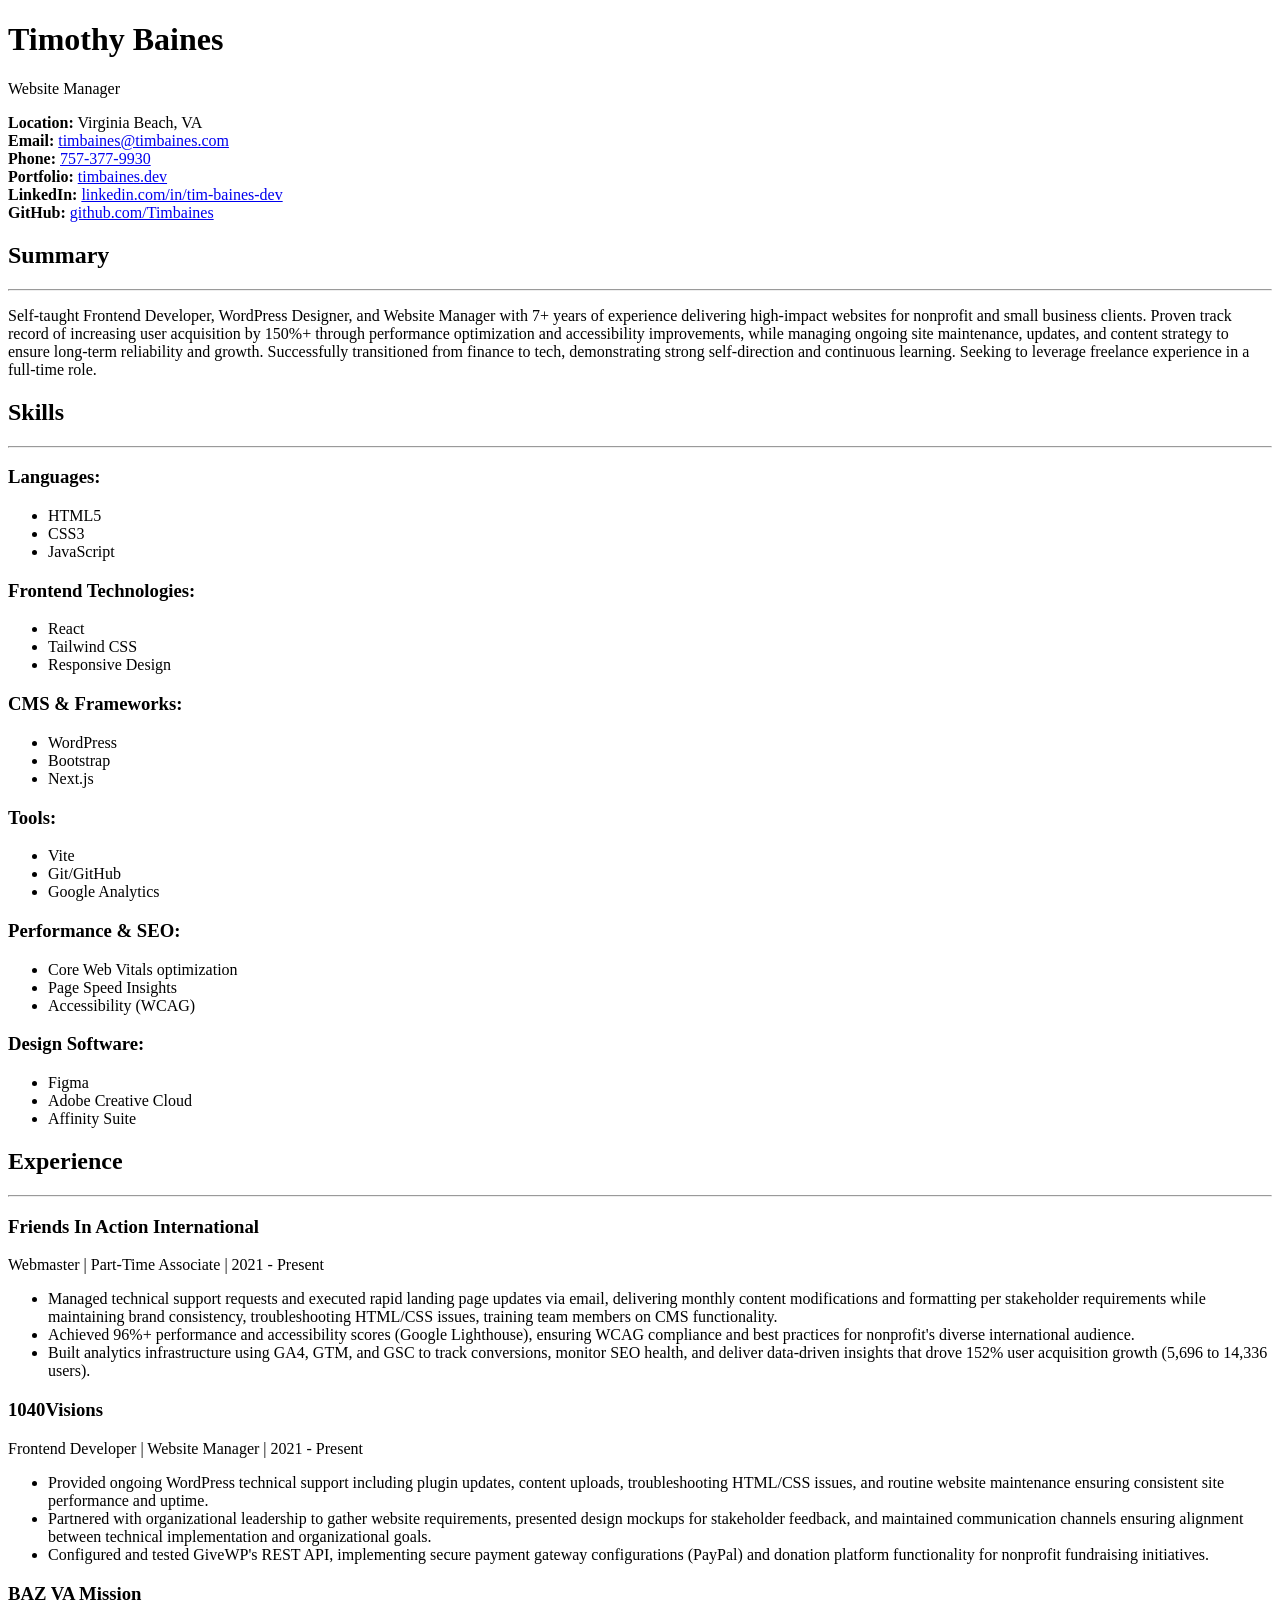
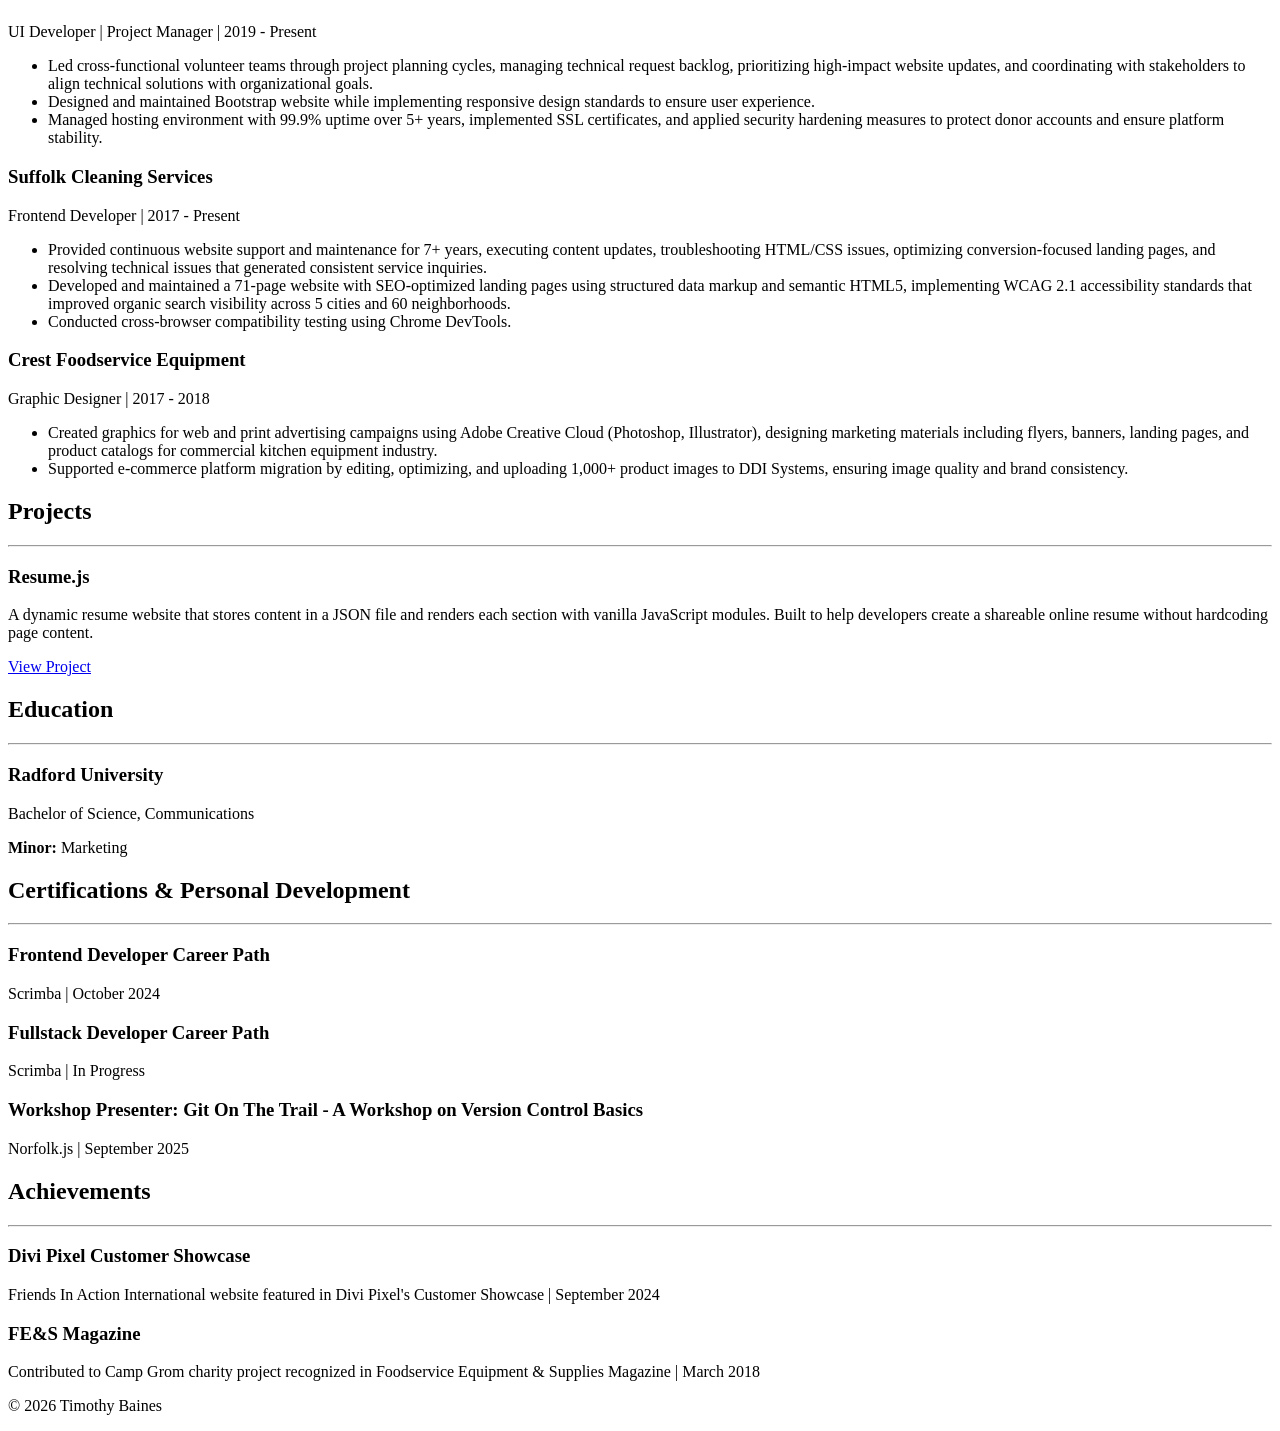
==== index.html @ c88e6031 "feat: add semantic HTML resume structure with cloud resume challenge documentation" ====
<!doctype html>
<html lang="en">
<head>
    <meta charset="UTF-8">
    <meta name="viewport" content="width=device-width, initial-scale=1.0">
    <meta name="description" content="Resume of Timothy Baines - Website Manager and Frontend Developer with 7+ years of experience">
    <meta name="keywords" content="website manager, frontend developer, web developer, ui developer html, css, javascript">
    <meta name="author" content="Timothy W. Baines">
    <!-- CSS STYLESHEET -->
    <link rel="stylesheet" href="css/style.css">
    <title>Timothy Baines - Website Manager | Frontend Developer</title>
</head>
<body>
<main role="main">
    <!-- HEADER -->
    <header class="header">
        <div class="resume-title" role="banner">
            <h1>Timothy Baines</h1>
            <p>Website Manager</p>
        </div>
        <div class="contact-info">
            <div>
                <strong>Location:</strong> Virginia Beach, VA
            </div>
            <div>
                <strong>Email:</strong>
                <a href="mailto:timbaines@timbaines.com" rel="noopener noreferrer">timbaines@timbaines.com</a>
            </div>
            <div>
                <strong>Phone:</strong>
                <a href="tel:757-377-9930" rel="noopener noreferrer">757-377-9930</a>
            </div>
            <div>
                <strong>Portfolio:</strong>
                <a href="https://timbaines.dev" target="_blank" rel="noopener noreferrer">timbaines.dev</a>
            </div>
            <div>
                <strong>LinkedIn:</strong>
                <a href="https://linkedin.com/in/tim-baines-dev" target="_blank" rel="noopener noreferrer">linkedin.com/in/tim-baines-dev</a>
            </div>
            <div>
                <strong>GitHub:</strong>
                <a href="https://github.com/Timbaines" target="_blank" rel="noopener noreferrer">github.com/Timbaines</a>
            </div>
        </div>
    </header>

    <!-- SECTION | SUMMARY -->
    <section class="section">
        <h2>Summary</h2>
        <hr>
        <p>Self-taught Frontend Developer, WordPress Designer, and Website Manager with 7+ years of experience delivering high-impact websites for nonprofit and small business clients. Proven track record of increasing user acquisition by 150%+ through performance optimization and accessibility improvements, while managing ongoing site maintenance, updates, and content strategy to ensure long-term reliability and growth. Successfully transitioned from finance to tech, demonstrating strong self-direction and continuous learning. Seeking to leverage freelance experience in a full-time role.</p>
    </section>

    <!-- SECTION | SKILLS -->
    <section class="section">
        <h2>Skills</h2>
        <hr>
        <div class="skills-container">
            <h3>Languages:</h3>
            <ul class="skills-list">
                <li>HTML5</li>
                <li>CSS3</li>
                <li>JavaScript</li>
            </ul>
        </div>
        <div class="skills-container">
            <h3>Frontend Technologies:</h3>
            <ul class="skills-list">
                <li>React</li>
                <li>Tailwind CSS</li>
                <li>Responsive Design</li>
            </ul>
        </div>
        <div class="skills-container">
            <h3>CMS & Frameworks:</h3>
            <ul class="skills-list">
                <li>WordPress</li>
                <li>Bootstrap</li>
                <li>Next.js</li>
            </ul>
        </div>
        <div class="skills-container">
            <h3>Tools:</h3>
            <ul class="skills-list">
                <li>Vite</li>
                <li>Git/GitHub</li>
                <li>Google Analytics</li>
            </ul>
        </div>
        <div class="skills-container">
            <h3>Performance & SEO:</h3>
            <ul class="skills-list">
                <li>Core Web Vitals optimization</li>
                <li>Page Speed Insights</li>
                <li>Accessibility (WCAG)</li>
            </ul>
        </div>
        <div class="skills-container">
            <h3>Design Software:</h3>
            <ul class="skills-list">
                <li>Figma</li>
                <li>Adobe Creative Cloud</li>
                <li>Affinity Suite</li>
            </ul>
        </div>
    </section>

    <!-- SECTION | EXPERIENCE -->
    <section class="section">
        <h2>Experience</h2>
        <hr>
        <!-- JOB 1 -->
        <article class="job">
            <h3>Friends In Action International</h3>
            <p>Webmaster | Part-Time Associate | <time datetime="2021-01">2021 - Present</time></p>
            <ul>
                <li>Managed technical support requests and executed rapid landing page updates via email, delivering monthly content modifications and formatting per stakeholder requirements while maintaining brand consistency, troubleshooting HTML/CSS issues, training team members on CMS functionality.</li>
                <li>Achieved 96%+ performance and accessibility scores (Google Lighthouse), ensuring WCAG compliance and best practices for nonprofit's diverse international audience.</li>
                <li>Built analytics infrastructure using GA4, GTM, and GSC to track conversions, monitor SEO health, and deliver data-driven insights that drove 152% user acquisition growth (5,696 to 14,336 users).</li>
            </ul>
        </article>
        <!-- JOB 2 -->
        <article class="job">
            <h3>1040Visions</h3>
            <p>Frontend Developer | Website Manager | <time datetime="2021-01">2021 - Present</time></p>
            <ul>
                <li>Provided ongoing WordPress technical support including plugin updates, content uploads, troubleshooting HTML/CSS issues, and routine website maintenance ensuring consistent site performance and uptime.
                </li>
                <li>Partnered with organizational leadership to gather website requirements, presented design mockups for stakeholder feedback, and maintained communication channels ensuring alignment between technical implementation and organizational goals.
                </li>
                <li>Configured and tested GiveWP's REST API, implementing secure payment gateway configurations (PayPal) and donation platform functionality for nonprofit fundraising initiatives.
                </li>
            </ul>
        </article>
        <!-- JOB 3 -->
        <article class="job">
            <h3>BAZ VA Mission</h3>
            <p>UI Developer | Project Manager | <time datetime="2019-01">2019 - Present</time></p>
            <ul>
                <li>Led cross-functional volunteer teams through project planning cycles, managing technical request backlog, prioritizing high-impact website updates, and coordinating with stakeholders to align technical solutions with organizational goals.
                </li>
                <li>Designed and maintained Bootstrap website while implementing responsive design standards to ensure user experience.
                </li>
                <li>Managed hosting environment with 99.9% uptime over 5+ years, implemented SSL certificates, and applied security hardening measures to protect donor accounts and ensure platform stability.
                </li>
            </ul>
        </article>
        <!-- JOB 4 -->
        <article class="job">
            <h3>Suffolk Cleaning Services</h3>
            <p>Frontend Developer | <time datetime="2017-01">2017 - Present</time></p>
            <ul>
                <li>Provided continuous website support and maintenance for 7+ years, executing content updates,
                    troubleshooting HTML/CSS issues, optimizing conversion-focused landing pages, and resolving technical issues that generated consistent service inquiries.
                </li>
                <li>Developed and maintained a 71-page website with SEO-optimized landing pages using structured data markup and semantic HTML5, implementing WCAG 2.1 accessibility standards that improved organic search visibility across 5 cities and 60 neighborhoods.
                </li>
                <li>Conducted cross-browser compatibility testing using Chrome DevTools.
                </li>
            </ul>
        </article>
        <!-- JOB 5 -->
        <article class="job">
            <h3>Crest Foodservice Equipment</h3>
            <p>Graphic Designer | <time datetime="2017-01">2017 - 2018</time></p>
            <ul>
                <li>Created graphics for web and print advertising campaigns using Adobe Creative Cloud (Photoshop, Illustrator), designing marketing materials including flyers, banners, landing pages, and product catalogs for commercial kitchen equipment industry.
                </li>
                <li>Supported e-commerce platform migration by editing, optimizing, and uploading 1,000+ product images to DDI Systems, ensuring image quality and brand consistency.
                </li>
            </ul>
        </article>
    </section>

    <!-- SECTION | PROJECTS -->
    <section class="section">
        <h2>Projects</h2>
        <hr>
        <!-- PROJECT 1 -->
        <article class="project">
            <h3>Resume.js</h3>
            <p>A dynamic resume website that stores content in a JSON file and renders each section with vanilla JavaScript modules. Built to help developers create a shareable online resume without hardcoding page content.</p>
            <a class="link-primary" href="https://github.com" target="_blank" rel="noopener noreferrer">View Project</a>
        </article>
    </section>

    <!-- SECTION | EDUCATION -->
    <section class="section">
        <h2>Education</h2>
        <hr>
        <article class="education">
            <h3>Radford University</h3>
            <p>Bachelor of Science, Communications</p>
            <p><strong>Minor:</strong> Marketing</p>
        </article>
    </section>

    <!-- SECTION | CERTIFICATIONS -->
    <section class="section">
        <h2>Certifications & Personal Development</h2>
        <hr>
        <!-- CERTIFICATION 1 -->
        <article class="certification">
            <h3>Frontend Developer Career Path</h3>
            <p>Scrimba | <time datetime="2024-10">October 2024</time></p>
        </article>
        <!-- CERTIFICATION 2 -->
        <article class="certification">
            <h3>Fullstack Developer Career Path</h3>
            <p>Scrimba | <time datetime="2024-10">In Progress</time></p>
        </article>
        <!-- CERTIFICATION 3 -->
        <article class="certification">
            <h3>Workshop Presenter: Git On The Trail - A Workshop on Version Control Basics</h3>
            <p>Norfolk.js | <time datetime="2025-09">September 2025</time></p>
        </article>
    </section>

    <!-- SECTION | ACHIEVEMENTS -->
    <section class="section">
        <h2>Achievements</h2>
        <hr>
        <!-- ACHIEVEMENT 1 -->
        <article class="achievement">
            <h3>Divi Pixel Customer Showcase</h3>
            <p>Friends In Action International website featured in Divi Pixel's Customer Showcase | <time datetime="2024-09">September 2024</time></p>
        </article>
        <!-- ACHIEVEMENT 2 -->
        <article class="achievement">
            <h3>FE&S Magazine</h3>
            <p>Contributed to Camp Grom charity project recognized in Foodservice Equipment & Supplies Magazine | <time datetime="2018-03">March 2018</time></p>
        </article>
    </section>

    <!-- FOOTER -->
    <footer class="footer">
        <p>&copy; 2026 Timothy Baines</p>
    </footer>
</main>
</body>
</html>
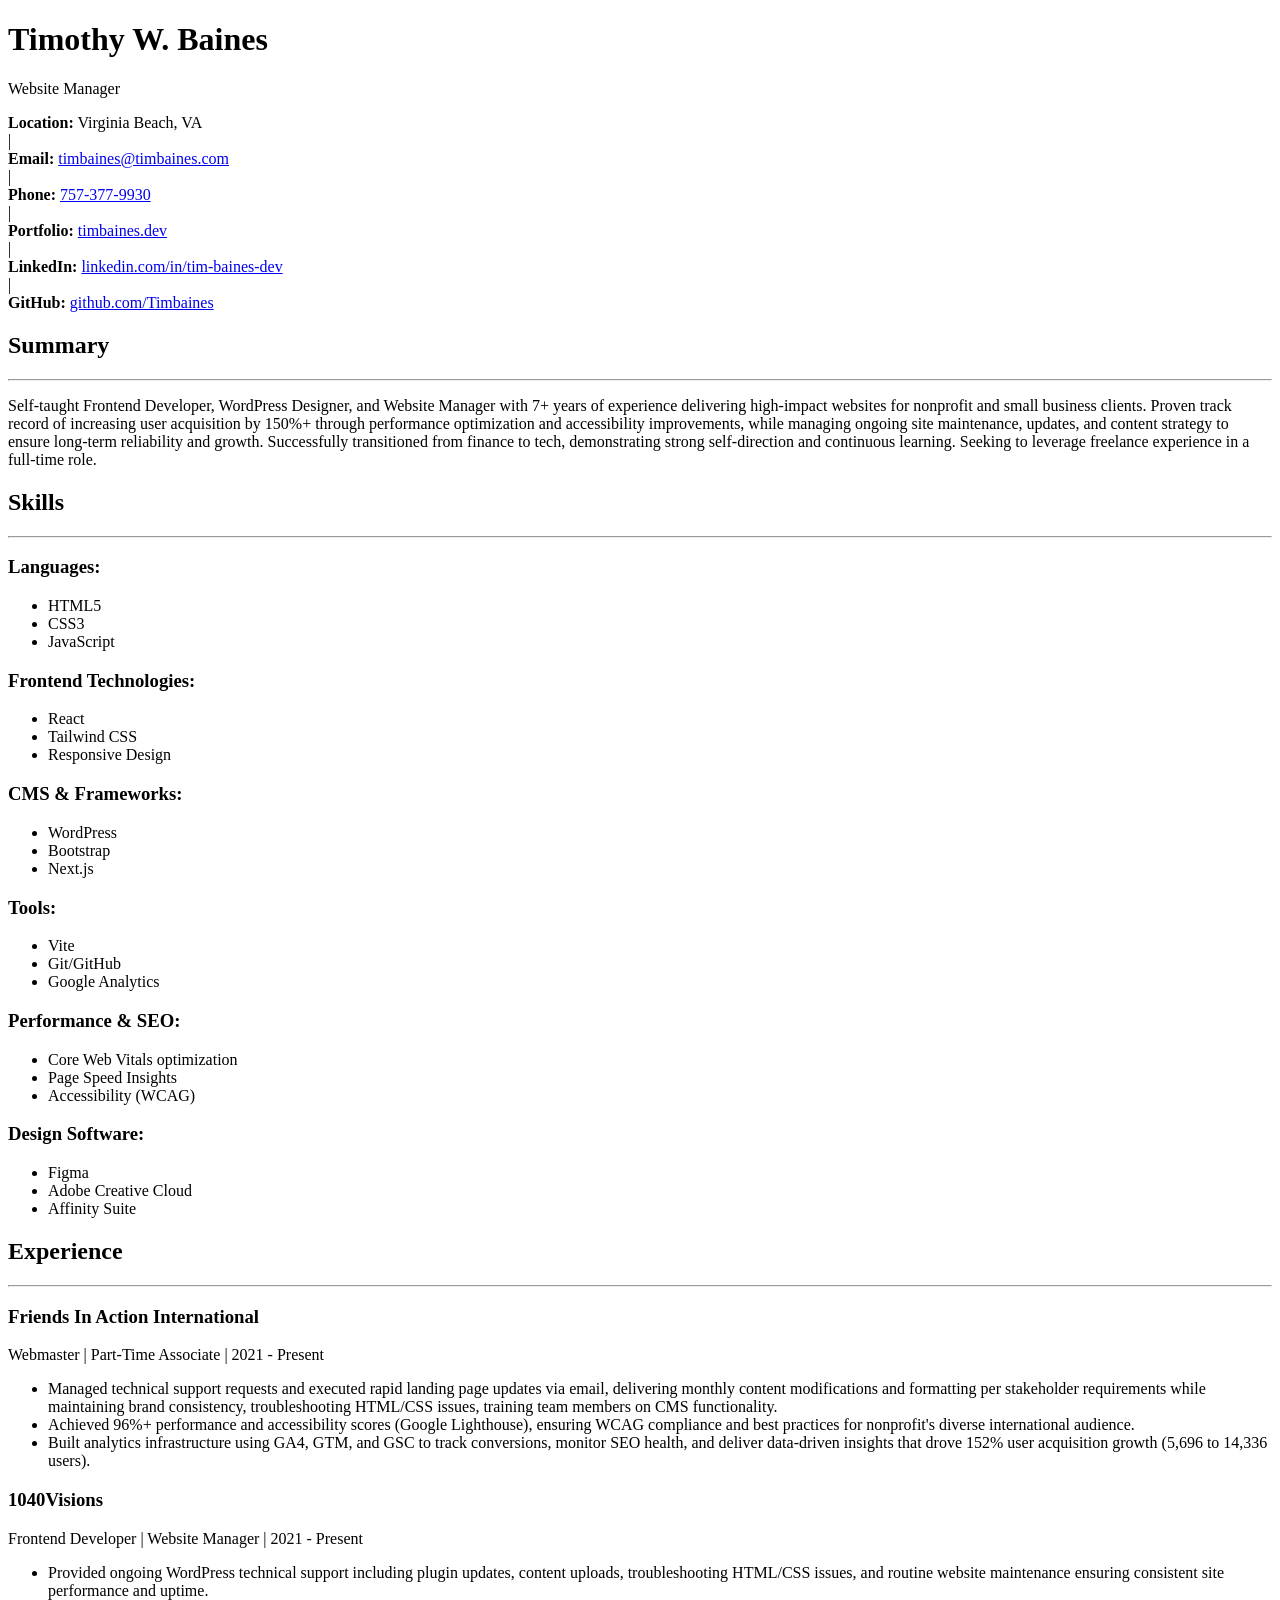
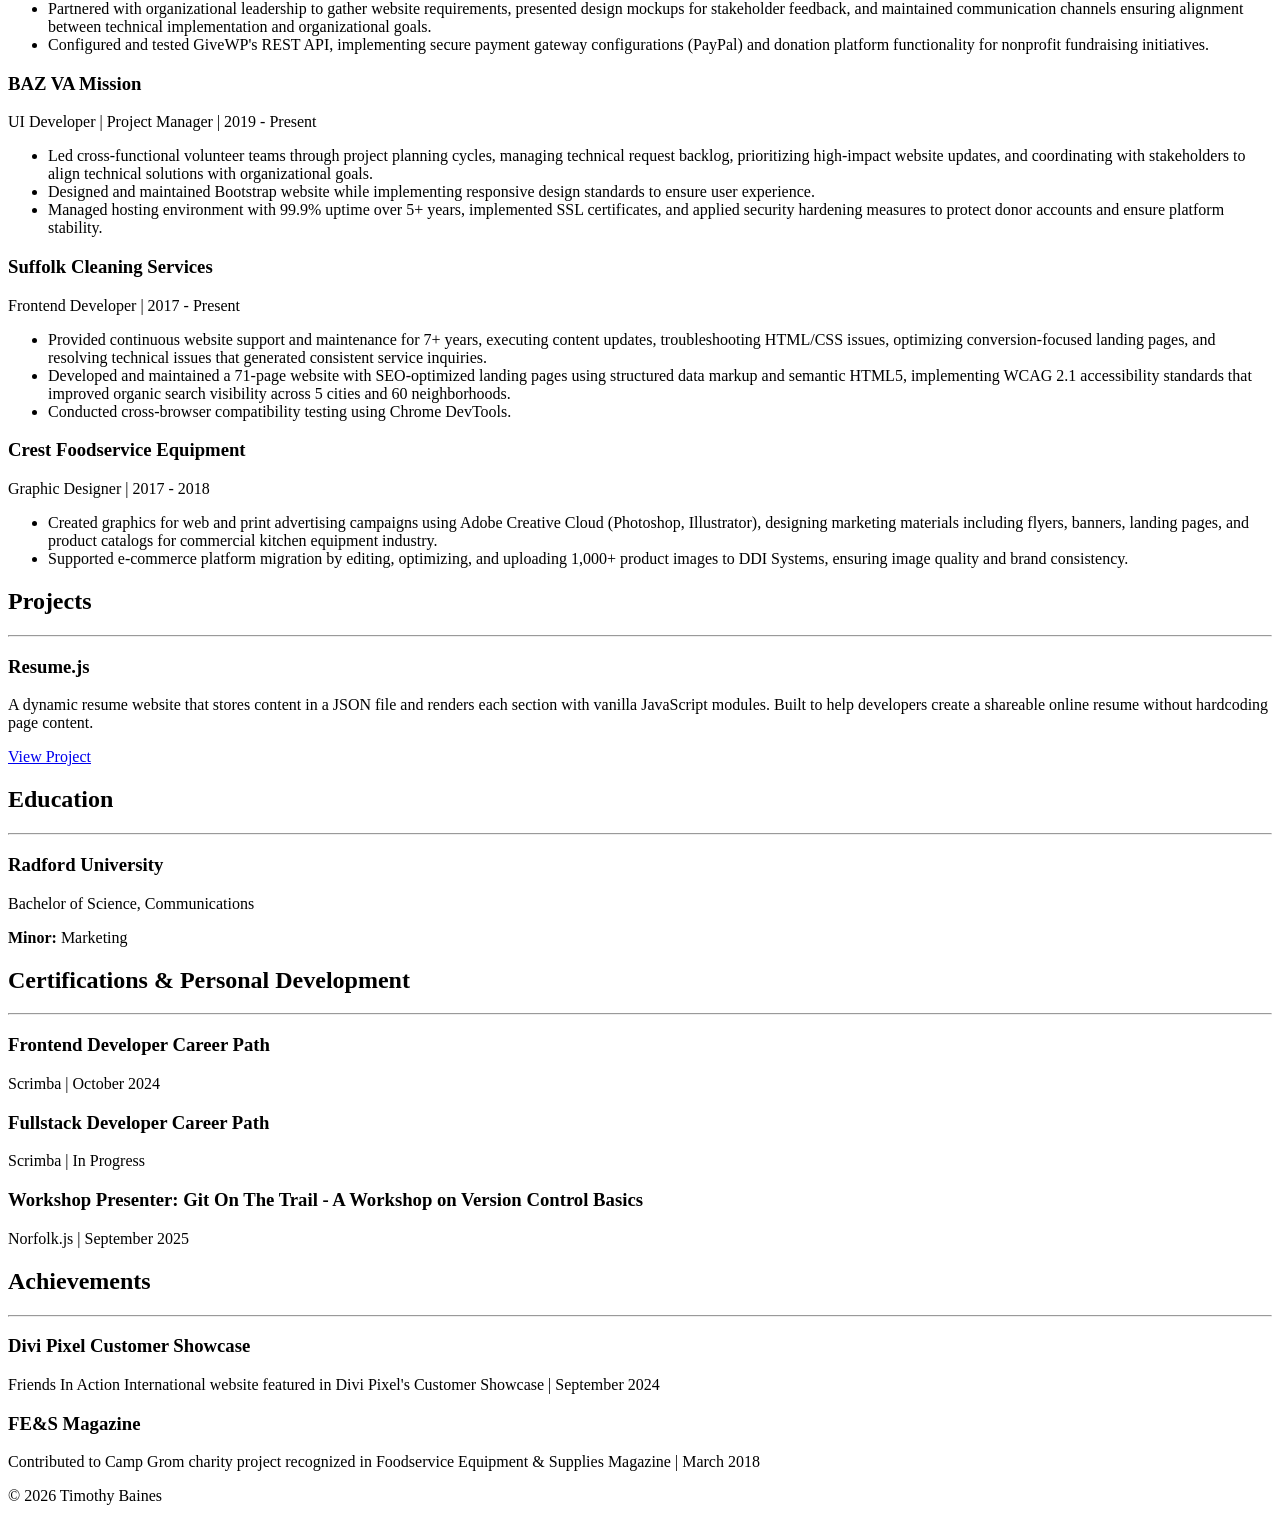
==== commit 1f357a6d: "feat: update header with middle initial and add separators to contact info" ====
--- a/index.html
+++ b/index.html
@@ -15,29 +15,34 @@
     <!-- HEADER -->
     <header class="header">
         <div class="resume-title" role="banner">
-            <h1>Timothy Baines</h1>
+            <h1>Timothy W. Baines</h1>
             <p>Website Manager</p>
         </div>
         <div class="contact-info">
             <div>
                 <strong>Location:</strong> Virginia Beach, VA
             </div>
+            <span>|</span>
             <div>
                 <strong>Email:</strong>
                 <a href="mailto:timbaines@timbaines.com" rel="noopener noreferrer">timbaines@timbaines.com</a>
             </div>
+            <span>|</span>
             <div>
                 <strong>Phone:</strong>
                 <a href="tel:757-377-9930" rel="noopener noreferrer">757-377-9930</a>
             </div>
+            <span>|</span>
             <div>
                 <strong>Portfolio:</strong>
                 <a href="https://timbaines.dev" target="_blank" rel="noopener noreferrer">timbaines.dev</a>
             </div>
+            <span>|</span>
             <div>
                 <strong>LinkedIn:</strong>
                 <a href="https://linkedin.com/in/tim-baines-dev" target="_blank" rel="noopener noreferrer">linkedin.com/in/tim-baines-dev</a>
             </div>
+            <span>|</span>
             <div>
                 <strong>GitHub:</strong>
                 <a href="https://github.com/Timbaines" target="_blank" rel="noopener noreferrer">github.com/Timbaines</a>
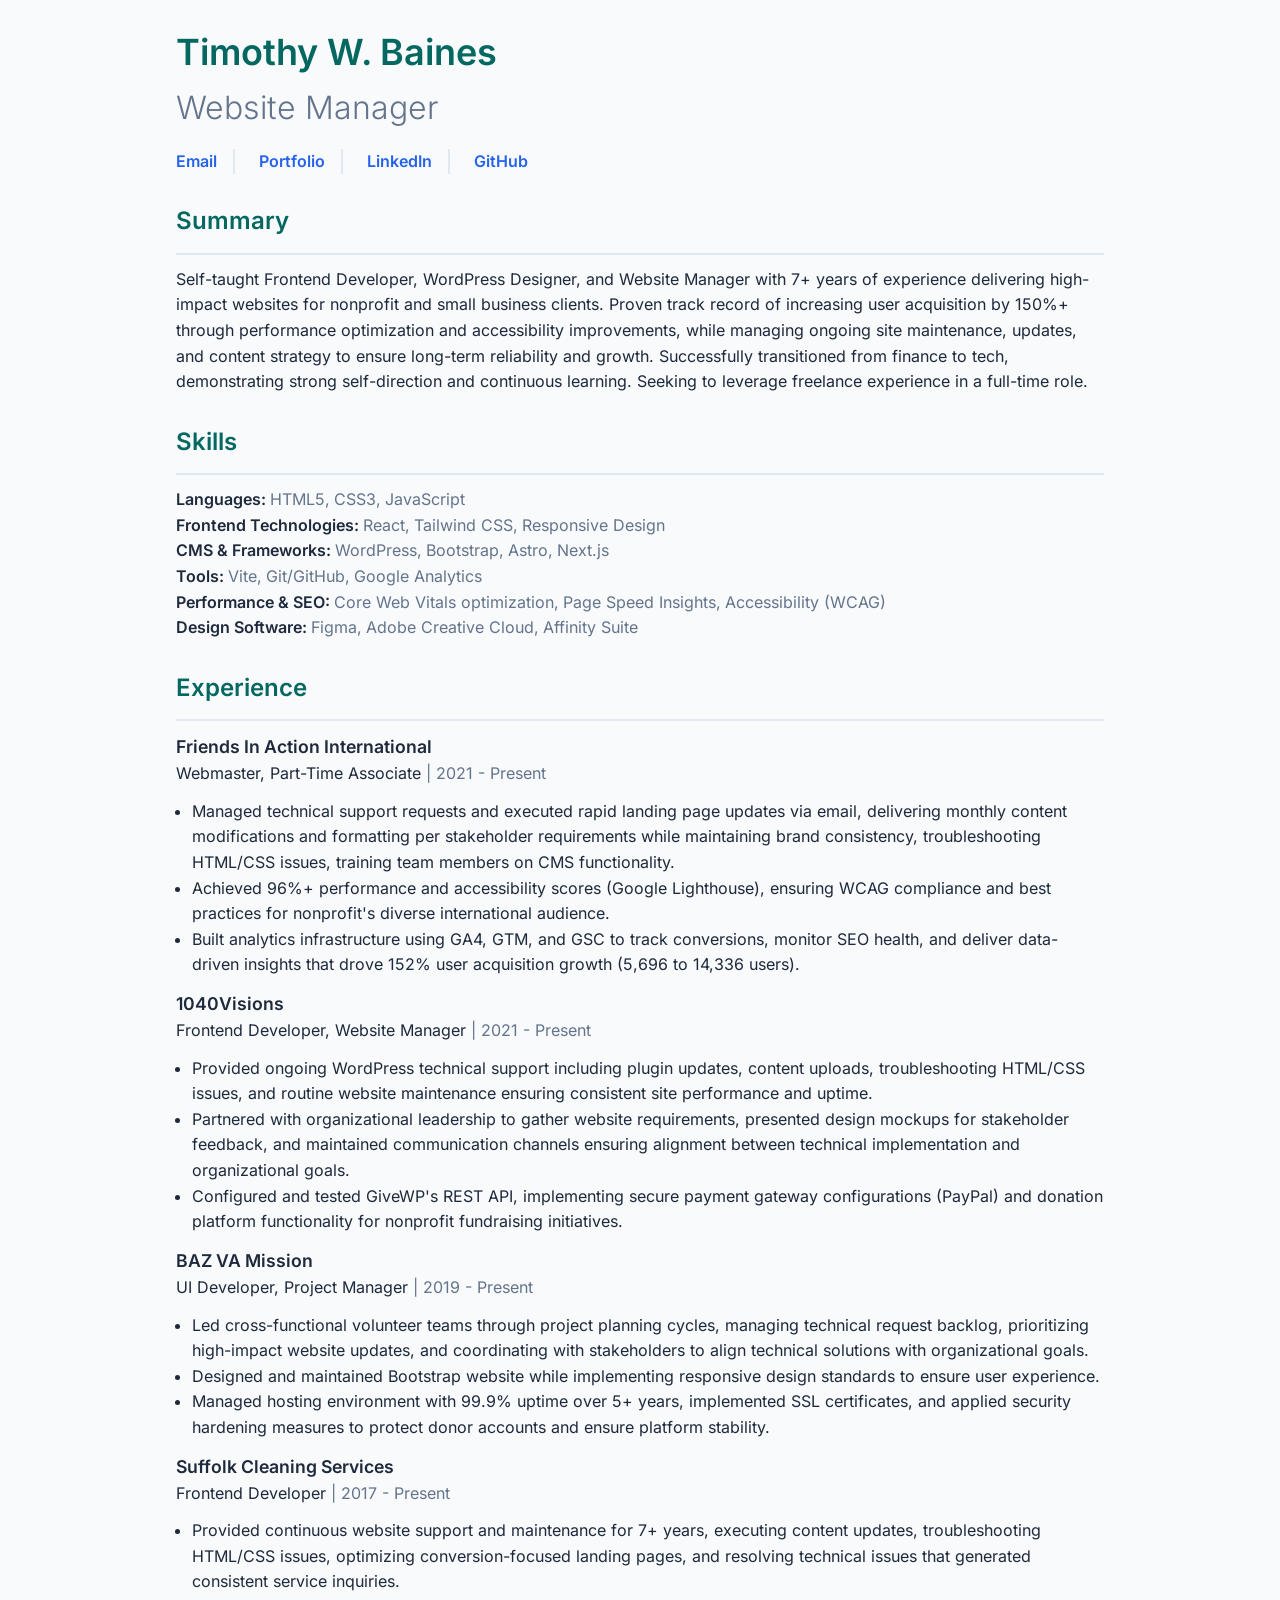
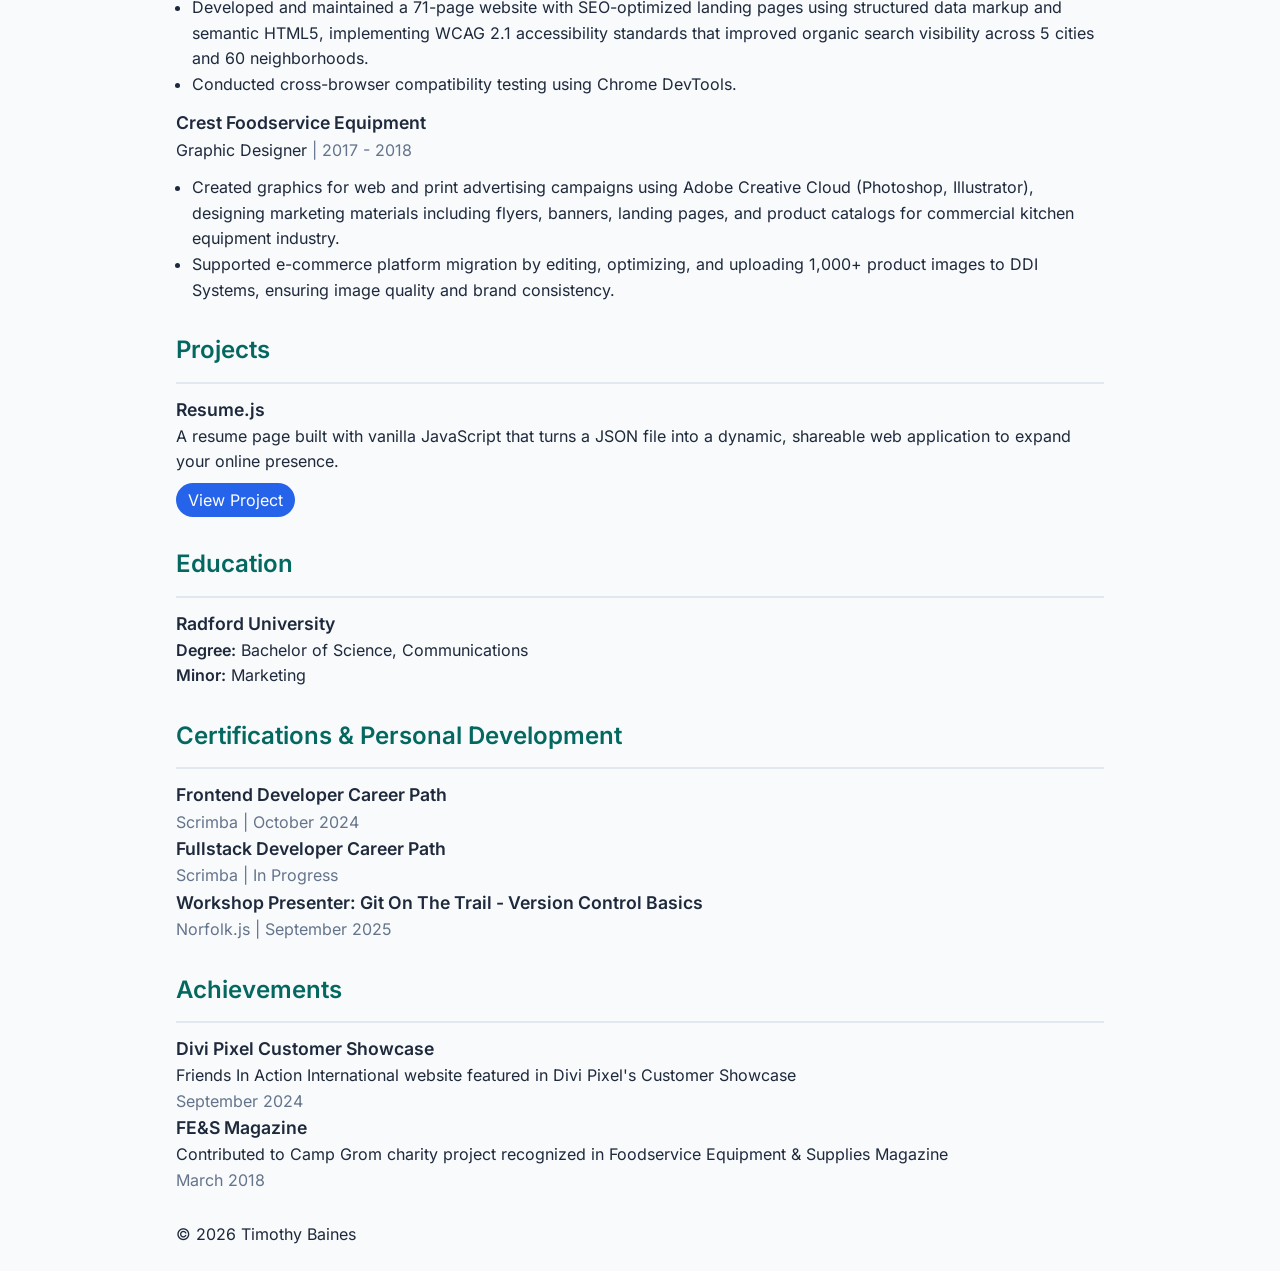
==== commit 55730359: "refactor: update html semantic structure for contact info, skills, and job details. update: global v" ====
--- a/index.html
+++ b/index.html
@@ -11,43 +11,21 @@
     <title>Timothy Baines - Website Manager | Frontend Developer</title>
 </head>
 <body>
-<main role="main">
+<main>
     <!-- HEADER -->
-    <header class="header">
-        <div class="resume-title" role="banner">
+    <header class="header" role="banner">
+        <div class="resume-title">
             <h1>Timothy W. Baines</h1>
             <p>Website Manager</p>
         </div>
-        <div class="contact-info">
-            <div>
-                <strong>Location:</strong> Virginia Beach, VA
-            </div>
-            <span>|</span>
-            <div>
-                <strong>Email:</strong>
-                <a href="mailto:timbaines@timbaines.com" rel="noopener noreferrer">timbaines@timbaines.com</a>
-            </div>
-            <span>|</span>
-            <div>
-                <strong>Phone:</strong>
-                <a href="tel:757-377-9930" rel="noopener noreferrer">757-377-9930</a>
-            </div>
-            <span>|</span>
-            <div>
-                <strong>Portfolio:</strong>
-                <a href="https://timbaines.dev" target="_blank" rel="noopener noreferrer">timbaines.dev</a>
-            </div>
-            <span>|</span>
-            <div>
-                <strong>LinkedIn:</strong>
-                <a href="https://linkedin.com/in/tim-baines-dev" target="_blank" rel="noopener noreferrer">linkedin.com/in/tim-baines-dev</a>
-            </div>
-            <span>|</span>
-            <div>
-                <strong>GitHub:</strong>
-                <a href="https://github.com/Timbaines" target="_blank" rel="noopener noreferrer">github.com/Timbaines</a>
-            </div>
-        </div>
+        <address class="contact-info">
+            <ul>
+                <li><a href="mailto:timbaines@timbaines.com" rel="noopener noreferrer">Email</a></li>
+                <li><a href="https://timbaines.dev" target="_blank" rel="noopener noreferrer">Portfolio</a></li>
+                <li><a href="https://linkedin.com/in/tim-baines-dev" target="_blank" rel="noopener noreferrer">LinkedIn</a></li>
+                <li><a href="https://github.com/Timbaines" target="_blank" rel="noopener noreferrer">GitHub</a></li>
+            </ul>
+        </address>
     </header>
 
     <!-- SECTION | SUMMARY -->
@@ -61,54 +39,55 @@
     <section class="section">
         <h2>Skills</h2>
         <hr>
-        <div class="skills-container">
-            <h3>Languages:</h3>
-            <ul class="skills-list">
-                <li>HTML5</li>
-                <li>CSS3</li>
-                <li>JavaScript</li>
-            </ul>
-        </div>
-        <div class="skills-container">
-            <h3>Frontend Technologies:</h3>
-            <ul class="skills-list">
-                <li>React</li>
-                <li>Tailwind CSS</li>
-                <li>Responsive Design</li>
-            </ul>
-        </div>
-        <div class="skills-container">
-            <h3>CMS & Frameworks:</h3>
-            <ul class="skills-list">
-                <li>WordPress</li>
-                <li>Bootstrap</li>
-                <li>Next.js</li>
-            </ul>
-        </div>
-        <div class="skills-container">
-            <h3>Tools:</h3>
-            <ul class="skills-list">
-                <li>Vite</li>
-                <li>Git/GitHub</li>
-                <li>Google Analytics</li>
-            </ul>
-        </div>
-        <div class="skills-container">
-            <h3>Performance & SEO:</h3>
-            <ul class="skills-list">
-                <li>Core Web Vitals optimization</li>
-                <li>Page Speed Insights</li>
-                <li>Accessibility (WCAG)</li>
-            </ul>
-        </div>
-        <div class="skills-container">
-            <h3>Design Software:</h3>
-            <ul class="skills-list">
-                <li>Figma</li>
-                <li>Adobe Creative Cloud</li>
-                <li>Affinity Suite</li>
-            </ul>
-        </div>
+        <ul class="skills-list">
+            <li>
+                <strong>Languages:</strong>
+                <span>HTML5,</span>
+                <span>CSS3,</span>
+                <span>JavaScript</span>
+            </li>
+        </ul>
+        <ul class="skills-list">
+            <li>
+                <strong>Frontend Technologies:</strong>
+                <span>React,</span>
+                <span>Tailwind CSS,</span>
+                <span>Responsive Design</span>
+            </li>
+        </ul>
+        <ul class="skills-list">
+            <li>
+                <strong>CMS & Frameworks:</strong>
+                <span>WordPress,</span>
+                <span>Bootstrap,</span>
+                <span>Astro,</span>
+                <span>Next.js</span>
+            </li>
+        </ul>
+        <ul class="skills-list">
+            <li>
+                <strong>Tools:</strong>
+                <span>Vite,</span>
+                <span>Git/GitHub,</span>
+                <span>Google Analytics</span>
+            </li>
+        </ul>
+        <ul class="skills-list">
+            <li>
+                <strong>Performance & SEO:</strong>
+                <span>Core Web Vitals optimization,</span>
+                <span>Page Speed Insights,</span>
+                <span>Accessibility (WCAG)</span>
+            </li>
+        </ul>
+        <ul class="skills-list">
+            <li>
+                <strong>Design Software:</strong>
+                <span>Figma,</span>
+                <span>Adobe Creative Cloud,</span>
+                <span>Affinity Suite</span>
+            </li>
+        </ul>
     </section>
 
     <!-- SECTION | EXPERIENCE -->
@@ -118,7 +97,7 @@
         <!-- JOB 1 -->
         <article class="job">
             <h3>Friends In Action International</h3>
-            <p>Webmaster | Part-Time Associate | <time datetime="2021-01">2021 - Present</time></p>
+            <p>Webmaster, Part-Time Associate <span class="secondary-text">| <time datetime="2021-01">2021 - Present</time></span></p>
             <ul>
                 <li>Managed technical support requests and executed rapid landing page updates via email, delivering monthly content modifications and formatting per stakeholder requirements while maintaining brand consistency, troubleshooting HTML/CSS issues, training team members on CMS functionality.</li>
                 <li>Achieved 96%+ performance and accessibility scores (Google Lighthouse), ensuring WCAG compliance and best practices for nonprofit's diverse international audience.</li>
@@ -128,7 +107,7 @@
         <!-- JOB 2 -->
         <article class="job">
             <h3>1040Visions</h3>
-            <p>Frontend Developer | Website Manager | <time datetime="2021-01">2021 - Present</time></p>
+            <p>Frontend Developer, Website Manager <span class="secondary-text">| <time datetime="2021-01">2021 - Present</time></span></p>
             <ul>
                 <li>Provided ongoing WordPress technical support including plugin updates, content uploads, troubleshooting HTML/CSS issues, and routine website maintenance ensuring consistent site performance and uptime.
                 </li>
@@ -141,7 +120,7 @@
         <!-- JOB 3 -->
         <article class="job">
             <h3>BAZ VA Mission</h3>
-            <p>UI Developer | Project Manager | <time datetime="2019-01">2019 - Present</time></p>
+            <p>UI Developer, Project Manager <span class="secondary-text">| <time datetime="2019-01">2019 - Present</time></span></p>
             <ul>
                 <li>Led cross-functional volunteer teams through project planning cycles, managing technical request backlog, prioritizing high-impact website updates, and coordinating with stakeholders to align technical solutions with organizational goals.
                 </li>
@@ -154,7 +133,7 @@
         <!-- JOB 4 -->
         <article class="job">
             <h3>Suffolk Cleaning Services</h3>
-            <p>Frontend Developer | <time datetime="2017-01">2017 - Present</time></p>
+            <p>Frontend Developer <span class="secondary-text">| <time datetime="2017-01">2017 - Present</time></span></p>
             <ul>
                 <li>Provided continuous website support and maintenance for 7+ years, executing content updates,
                     troubleshooting HTML/CSS issues, optimizing conversion-focused landing pages, and resolving technical issues that generated consistent service inquiries.
@@ -168,7 +147,7 @@
         <!-- JOB 5 -->
         <article class="job">
             <h3>Crest Foodservice Equipment</h3>
-            <p>Graphic Designer | <time datetime="2017-01">2017 - 2018</time></p>
+            <p>Graphic Designer <span class="secondary-text">| <time datetime="2017-01">2017 - 2018</time></span></p>
             <ul>
                 <li>Created graphics for web and print advertising campaigns using Adobe Creative Cloud (Photoshop, Illustrator), designing marketing materials including flyers, banners, landing pages, and product catalogs for commercial kitchen equipment industry.
                 </li>
@@ -185,8 +164,8 @@
         <!-- PROJECT 1 -->
         <article class="project">
             <h3>Resume.js</h3>
-            <p>A dynamic resume website that stores content in a JSON file and renders each section with vanilla JavaScript modules. Built to help developers create a shareable online resume without hardcoding page content.</p>
-            <a class="link-primary" href="https://github.com" target="_blank" rel="noopener noreferrer">View Project</a>
+            <p>A resume page built with vanilla JavaScript that turns a JSON file into a dynamic, shareable web application to expand your online presence.</p>
+            <a class="link-primary" href="https://timbaines.github.io/resume-js/" target="_blank" rel="noopener noreferrer">View Project</a>
         </article>
     </section>
 
@@ -196,7 +175,7 @@
         <hr>
         <article class="education">
             <h3>Radford University</h3>
-            <p>Bachelor of Science, Communications</p>
+            <p><strong>Degree:</strong> Bachelor of Science, Communications</p>
             <p><strong>Minor:</strong> Marketing</p>
         </article>
     </section>
@@ -208,17 +187,17 @@
         <!-- CERTIFICATION 1 -->
         <article class="certification">
             <h3>Frontend Developer Career Path</h3>
-            <p>Scrimba | <time datetime="2024-10">October 2024</time></p>
+            <p class="secondary-text">Scrimba | <time datetime="2024-10">October 2024</time></p>
         </article>
         <!-- CERTIFICATION 2 -->
         <article class="certification">
             <h3>Fullstack Developer Career Path</h3>
-            <p>Scrimba | <time datetime="2024-10">In Progress</time></p>
+            <p class="secondary-text">Scrimba | <time datetime="2024-10">In Progress</time></p>
         </article>
         <!-- CERTIFICATION 3 -->
         <article class="certification">
-            <h3>Workshop Presenter: Git On The Trail - A Workshop on Version Control Basics</h3>
-            <p>Norfolk.js | <time datetime="2025-09">September 2025</time></p>
+            <h3>Workshop Presenter: Git On The Trail - Version Control Basics</h3>
+            <p class="secondary-text">Norfolk.js | <time datetime="2025-09">September 2025</time></p>
         </article>
     </section>
 
@@ -229,12 +208,14 @@
         <!-- ACHIEVEMENT 1 -->
         <article class="achievement">
             <h3>Divi Pixel Customer Showcase</h3>
-            <p>Friends In Action International website featured in Divi Pixel's Customer Showcase | <time datetime="2024-09">September 2024</time></p>
+            <p>Friends In Action International website featured in Divi Pixel's Customer Showcase</p>
+            <p class="secondary-text"><time datetime="2024-09">September 2024</time></p>
         </article>
         <!-- ACHIEVEMENT 2 -->
         <article class="achievement">
             <h3>FE&S Magazine</h3>
-            <p>Contributed to Camp Grom charity project recognized in Foodservice Equipment & Supplies Magazine | <time datetime="2018-03">March 2018</time></p>
+            <p>Contributed to Camp Grom charity project recognized in Foodservice Equipment & Supplies Magazine</p>
+            <p class="secondary-text"><time datetime="2018-03">March 2018</time></p>
         </article>
     </section>
 
--- a/css/style.css
+++ b/css/style.css
@@ -0,0 +1,207 @@
+/***** LOCAL FONTS *****/
+@font-face {
+    font-family: 'Inter';
+    src: url('../assets/fonts/inter-v20-latin-300.woff2') format('woff2');
+    font-weight: 300;
+    font-style: normal;
+    font-display: swap;
+}
+
+@font-face {
+    font-family: 'Inter';
+    src: url('../assets/fonts/inter-v20-latin-regular.woff2') format('woff2');
+    font-weight: 400;
+    font-style: normal;
+    font-display: swap;
+}
+
+@font-face {
+    font-family: 'Inter';
+    src: url('../assets/fonts/inter-v20-latin-600.woff2') format('woff2');
+    font-weight: 600;
+    font-style: normal;
+    font-display: swap;
+}
+
+/***** GLOBAL STYLES *****/
+:root {
+    --color-background: #F8FAFC;
+    --color-text-primary: #1E293B;
+    --color-text-secondary: #64748B;
+    --color-divider: #E2E8F0;
+    --color-title: #046861;
+    --color-text-link: #FFFFFF;
+    --color-accent: #2563EB;
+    --color-accent-hover: #1D4ED8;
+    --color-focus: #0F172A;
+}
+
+*,
+*::before,
+*::after {
+    box-sizing: border-box;
+}
+
+/***** LAYOUT *****/
+body {
+    background: var(--color-background);
+    color: var(--color-text-primary);
+    font-family: 'Inter', sans-serif;
+    margin: 0;
+    padding: 0;
+}
+
+main {
+    max-width: 960px;
+    margin: 0 auto;
+    padding: 1.5rem 1rem;
+}
+
+section {
+    margin: 1.75rem 0;
+}
+
+/***** TYPOGRAPHY *****/
+h1, h2, h3, p, ul {
+    line-height: 1.6;
+}
+
+h1, h2, h3 {
+    margin: 0;
+}
+
+h1 {
+    color: var(--color-title);
+    font-size: 2.25rem;
+    font-weight: 600;
+}
+
+h2 {
+    color: var(--color-title);
+    font-size: 1.5rem;
+    font-weight: 600;
+}
+
+h3 {
+    font-size: 1.1rem;
+    font-weight: 600;
+}
+
+p {
+    margin: 0;
+}
+
+strong {
+    color: var(--color-text-primary);
+}
+
+.secondary-text {
+    color: var(--color-text-secondary);
+}
+
+/***** LINKS *****/
+a {
+    color: var(--color-accent);
+    text-decoration: none;
+}
+
+a:hover {
+    text-decoration: underline;
+}
+
+a:focus {
+    outline: 2px solid var(--color-focus);
+    outline-offset: 3px;
+}
+
+.link-primary {
+    display: inline-block;
+    background: var(--color-accent);
+    color: var(--color-text-link);
+    border-radius: 2rem;
+    padding: 0.45rem 0.75rem;
+    margin-top: 0.5rem;
+}
+
+.link-primary:hover {
+    background: var(--color-accent-hover);
+    text-decoration: none;
+}
+
+/***** DIVIDER *****/
+hr {
+    border: 0;
+    border-top: 2px solid var(--color-divider);
+    margin: 0.75rem 0;
+}
+
+/***** LISTS | UL/LI *****/
+ul {
+    margin: 0.75rem 0;
+    padding-left: 1rem;
+}
+
+/***** SECTION | HEADER *****/
+.resume-title p {
+    color: var(--color-text-secondary);
+    font-size: 2rem;
+    font-weight: 300;
+    margin: 0 0 0.5rem;
+}
+
+address {
+    font-style: normal;
+}
+
+.contact-info ul {
+    display: flex;
+    flex-direction: row;
+    flex-wrap: wrap;
+    gap: 1.5rem;
+    padding: 0;
+    margin: 1rem 0 0 0;
+    list-style-type: none;
+}
+
+.contact-info li {
+    border-right: 2px solid var(--color-divider);
+    padding-right: 1rem;
+}
+
+.contact-info li:last-child {
+    border-right: none;
+}
+
+.contact-info a {
+    font-weight: 600;
+}
+
+/***** SECTION | SKILLS *****/
+.skills-list {
+    display: flex;
+    padding: 0;
+    margin: 0;
+    list-style-type: none;
+}
+
+.skills-list li {
+    display: flex;
+    flex-wrap: wrap;
+    align-items: center;
+    padding: 0;
+    margin: 0;
+}
+
+.skills-list li strong {
+    margin-right: 0.25rem;
+}
+
+.skills-list li span {
+    margin-right: 0.25rem;
+    color: var(--color-text-secondary);
+}
+
+/***** SECTION | EXPERIENCE *****/
+.job p {
+    color: var(--color-text-primary);
+}
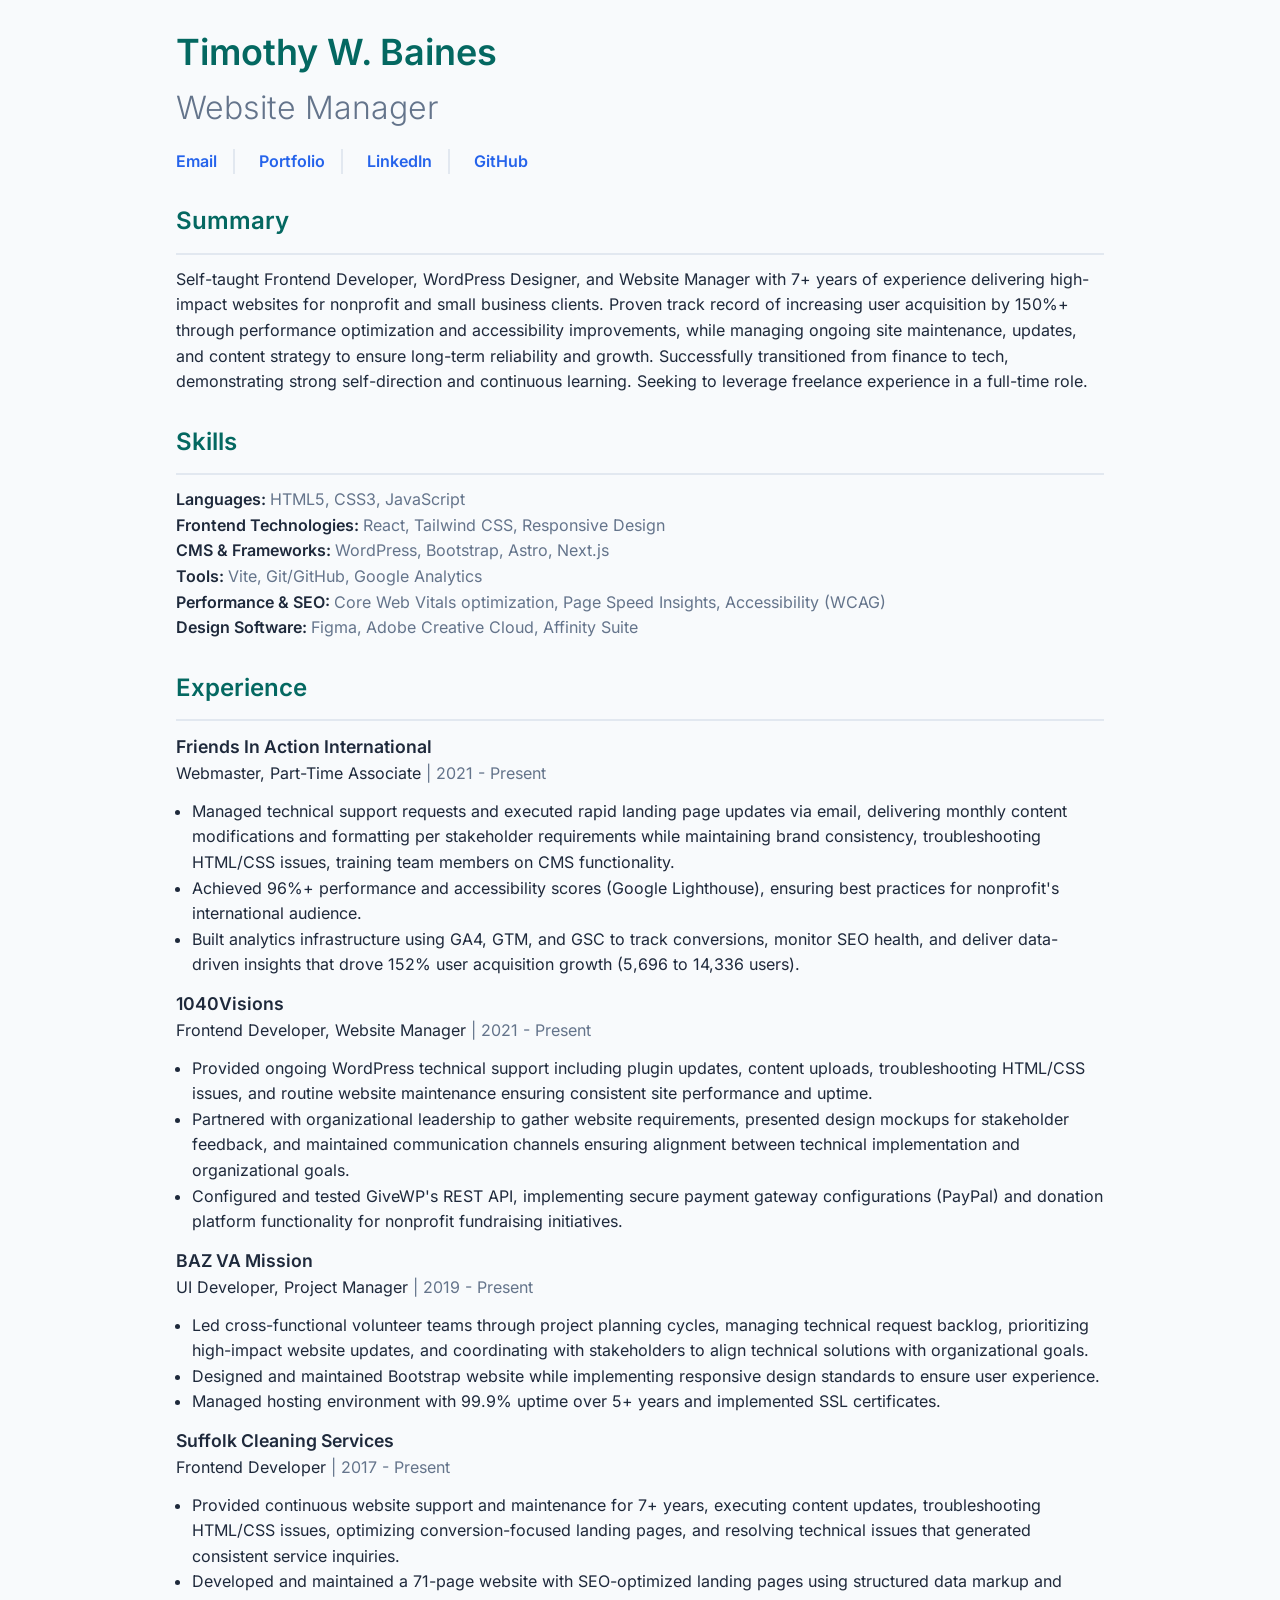
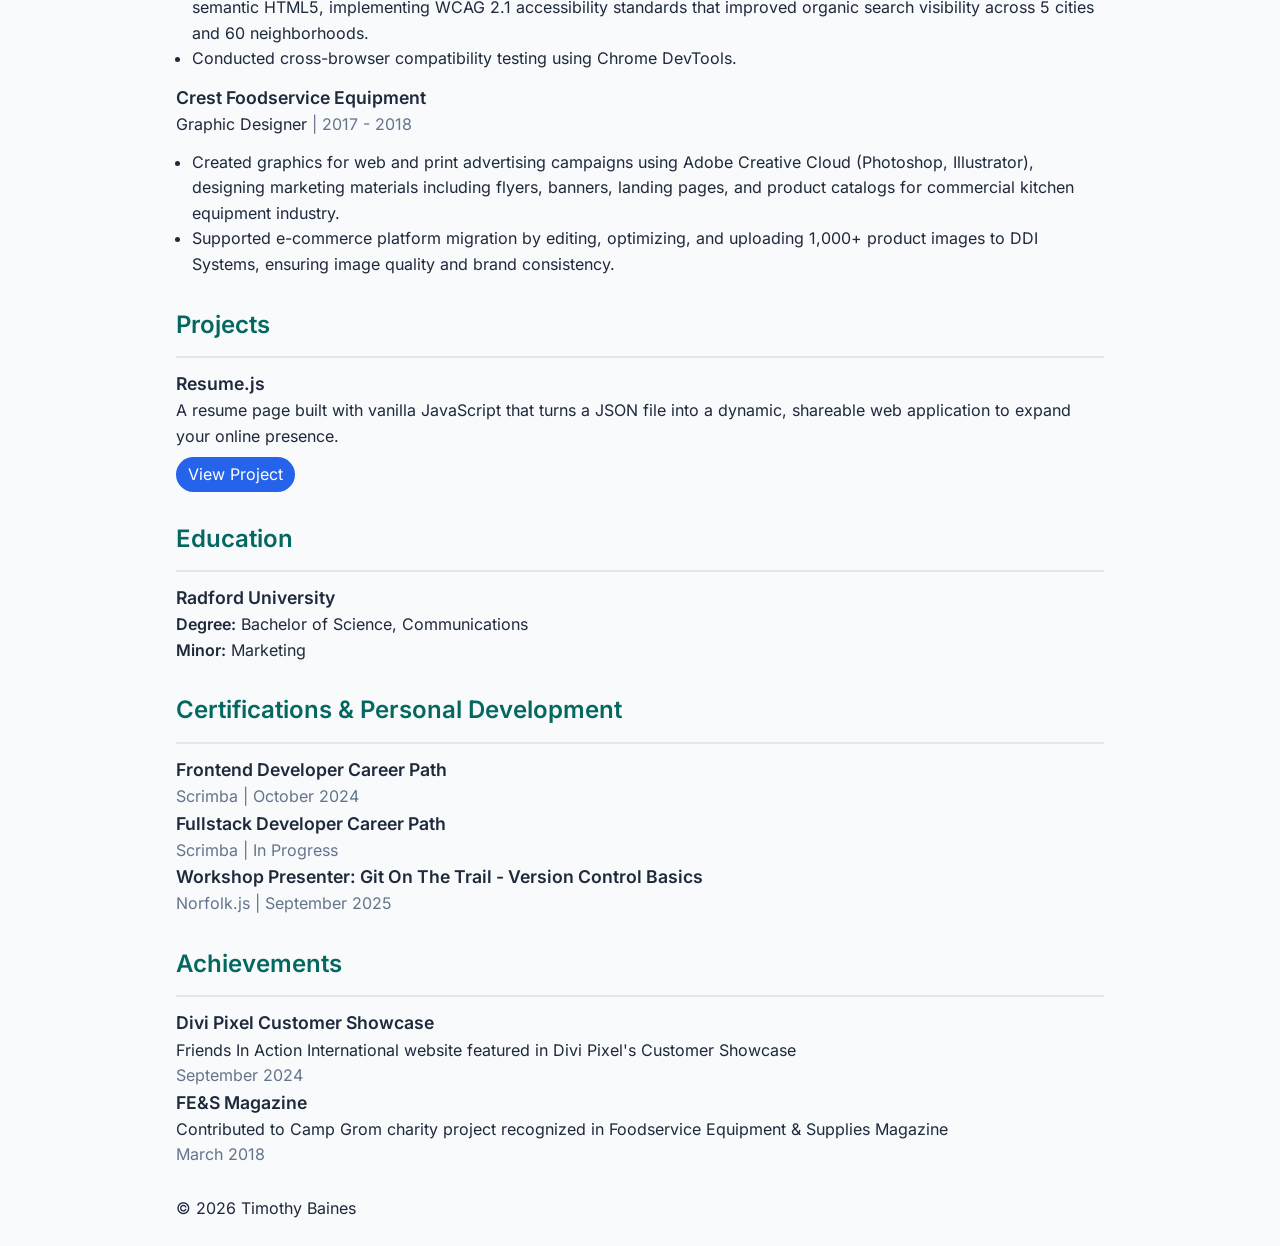
==== commit 2b8e56e5: "feat: add css media queries for mobile responsiveness. update: header resume-title font-weight" ====
--- a/index.html
+++ b/index.html
@@ -100,7 +100,7 @@
             <p>Webmaster, Part-Time Associate <span class="secondary-text">| <time datetime="2021-01">2021 - Present</time></span></p>
             <ul>
                 <li>Managed technical support requests and executed rapid landing page updates via email, delivering monthly content modifications and formatting per stakeholder requirements while maintaining brand consistency, troubleshooting HTML/CSS issues, training team members on CMS functionality.</li>
-                <li>Achieved 96%+ performance and accessibility scores (Google Lighthouse), ensuring WCAG compliance and best practices for nonprofit's diverse international audience.</li>
+                <li>Achieved 96%+ performance and accessibility scores (Google Lighthouse), ensuring best practices for nonprofit's international audience.</li>
                 <li>Built analytics infrastructure using GA4, GTM, and GSC to track conversions, monitor SEO health, and deliver data-driven insights that drove 152% user acquisition growth (5,696 to 14,336 users).</li>
             </ul>
         </article>
@@ -126,7 +126,7 @@
                 </li>
                 <li>Designed and maintained Bootstrap website while implementing responsive design standards to ensure user experience.
                 </li>
-                <li>Managed hosting environment with 99.9% uptime over 5+ years, implemented SSL certificates, and applied security hardening measures to protect donor accounts and ensure platform stability.
+                <li>Managed hosting environment with 99.9% uptime over 5+ years and implemented SSL certificates.
                 </li>
             </ul>
         </article>
--- a/css/style.css
+++ b/css/style.css
@@ -145,7 +145,7 @@
 .resume-title p {
     color: var(--color-text-secondary);
     font-size: 2rem;
-    font-weight: 300;
+    font-weight: lighter;
     margin: 0 0 0.5rem;
 }
 
@@ -204,4 +204,37 @@
 /***** SECTION | EXPERIENCE *****/
 .job p {
     color: var(--color-text-primary);
+}
+
+/***** MEDIA QUERIES *****/
+@media (max-width: 640px) {
+    main {
+        padding: 1rem 0.75rem;
+    }
+
+    h1 {
+        font-size: 1.75rem;
+    }
+
+    h2 {
+        font-size: 1.25rem;
+    }
+
+    .resume-title p {
+        font-size: 1.5rem;
+    }
+
+    .contact-info ul {
+        gap: 1rem;
+        margin-top: 0.75rem;
+    }
+
+    section {
+        margin: 1.25rem 0;
+    }
+
+    .link-primary {
+        padding: 0.4rem 0.6rem;
+        font-size: 0.9rem;
+    }
 }
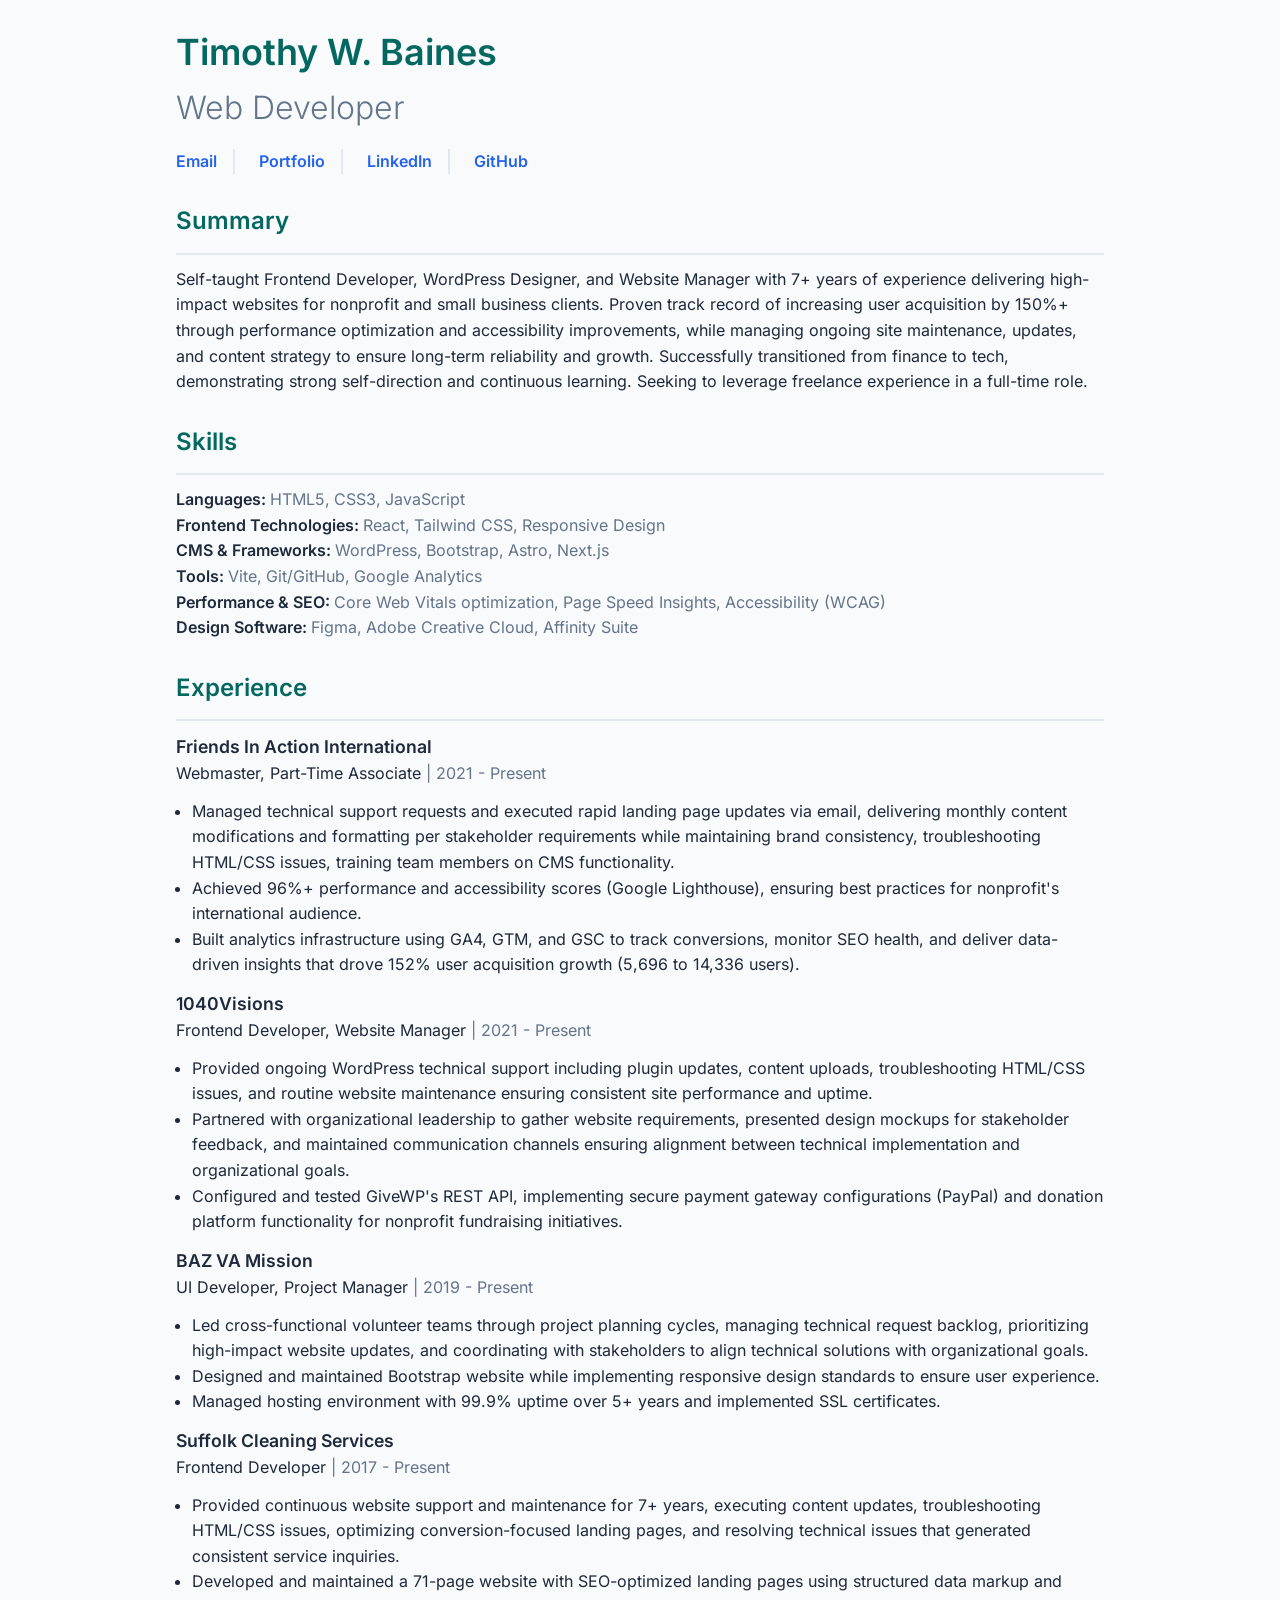
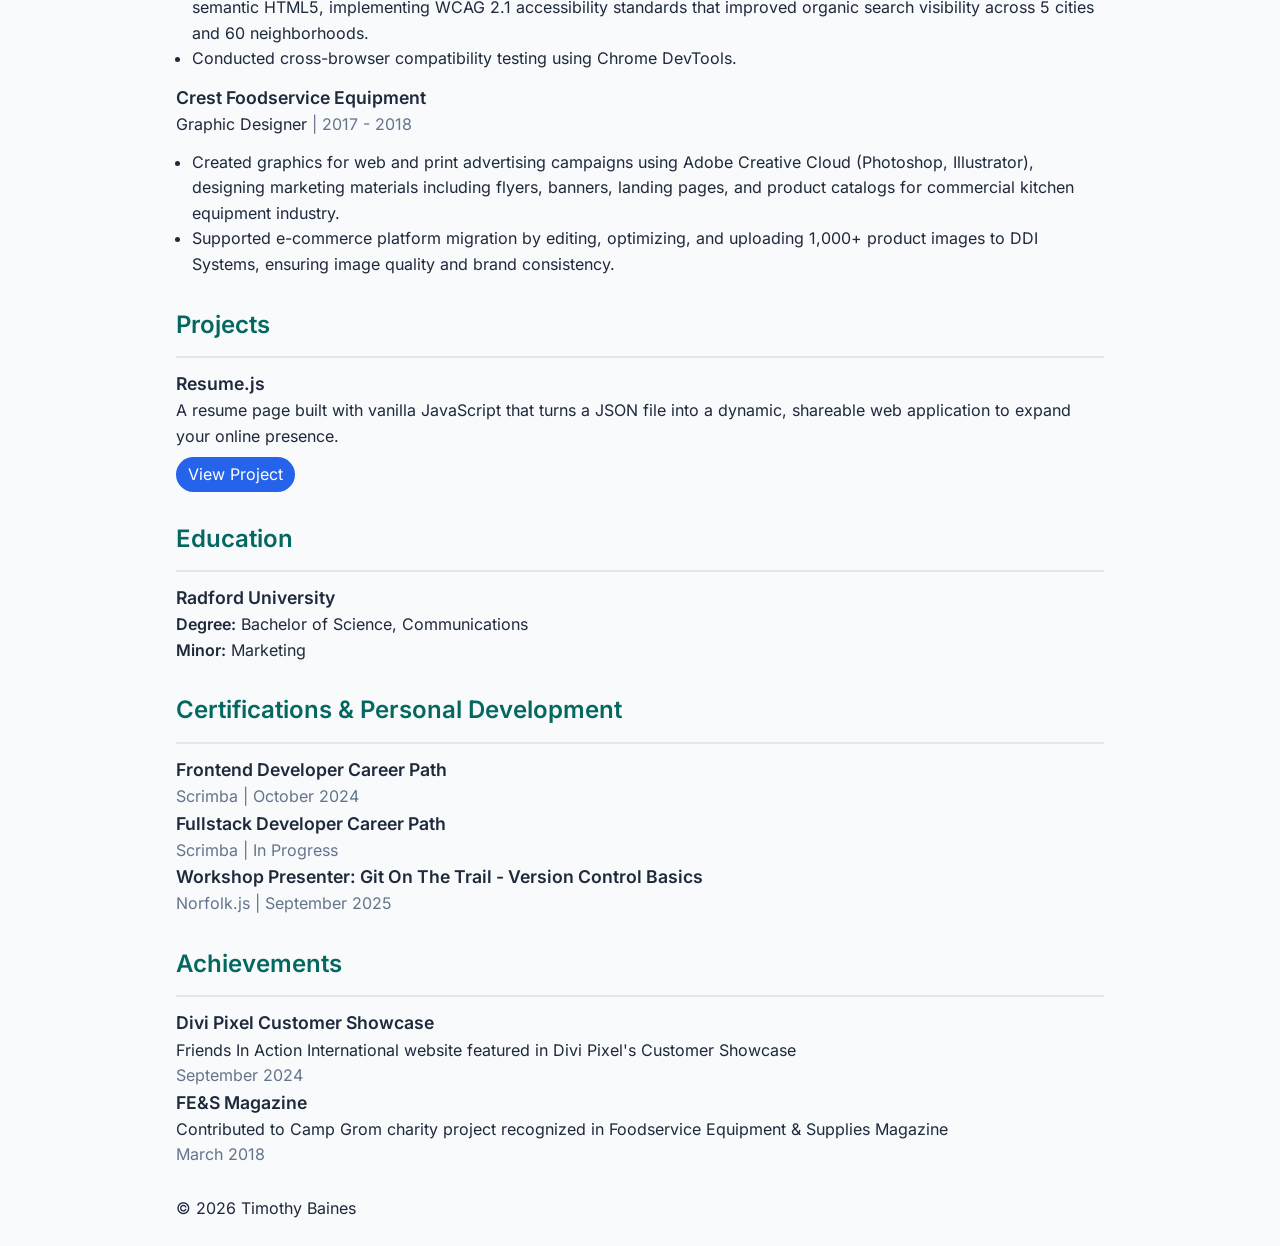
==== commit e423f961: "update: header job title" ====
--- a/index.html
+++ b/index.html
@@ -8,7 +8,7 @@
     <meta name="author" content="Timothy W. Baines">
     <!-- CSS STYLESHEET -->
     <link rel="stylesheet" href="css/style.css">
-    <title>Timothy Baines - Website Manager | Frontend Developer</title>
+    <title>Timothy Baines - Website Manager | Web Developer</title>
 </head>
 <body>
 <main>
@@ -16,7 +16,7 @@
     <header class="header" role="banner">
         <div class="resume-title">
             <h1>Timothy W. Baines</h1>
-            <p>Website Manager</p>
+            <p>Web Developer</p>
         </div>
         <address class="contact-info">
             <ul>
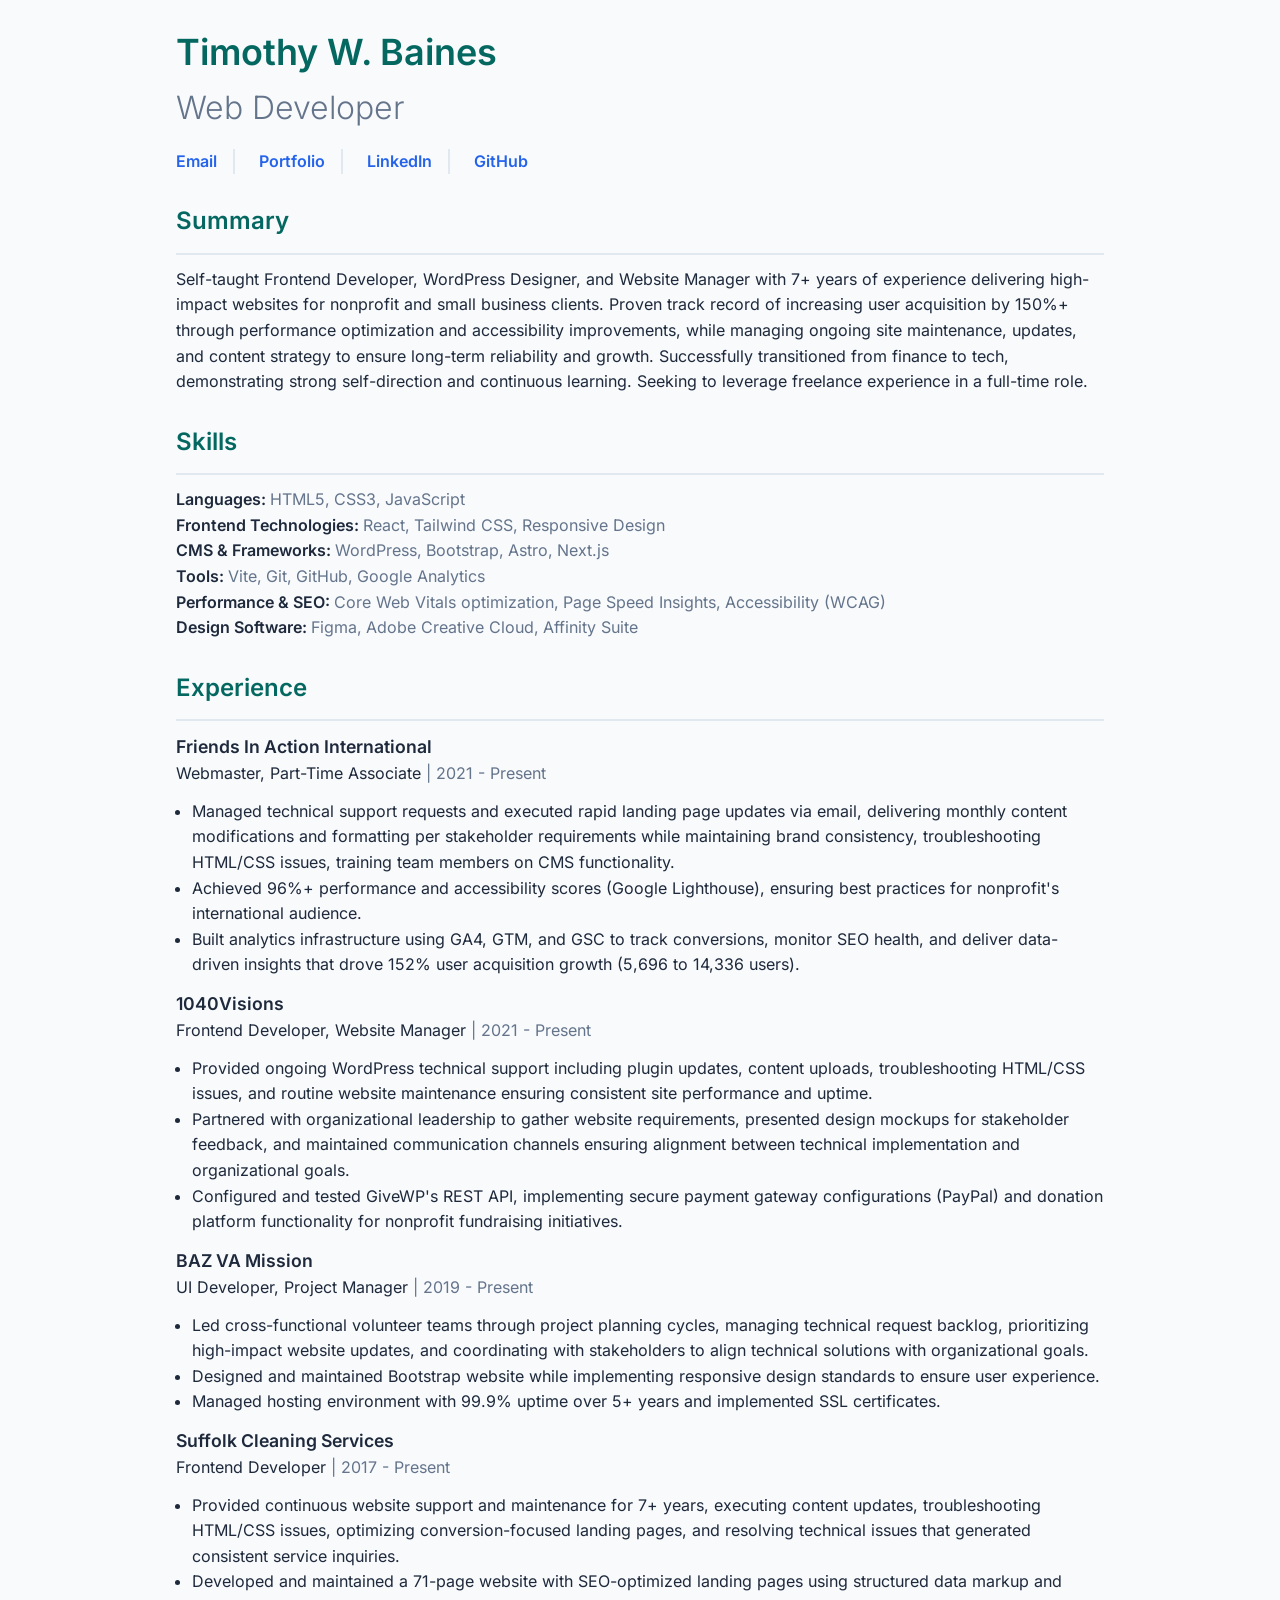
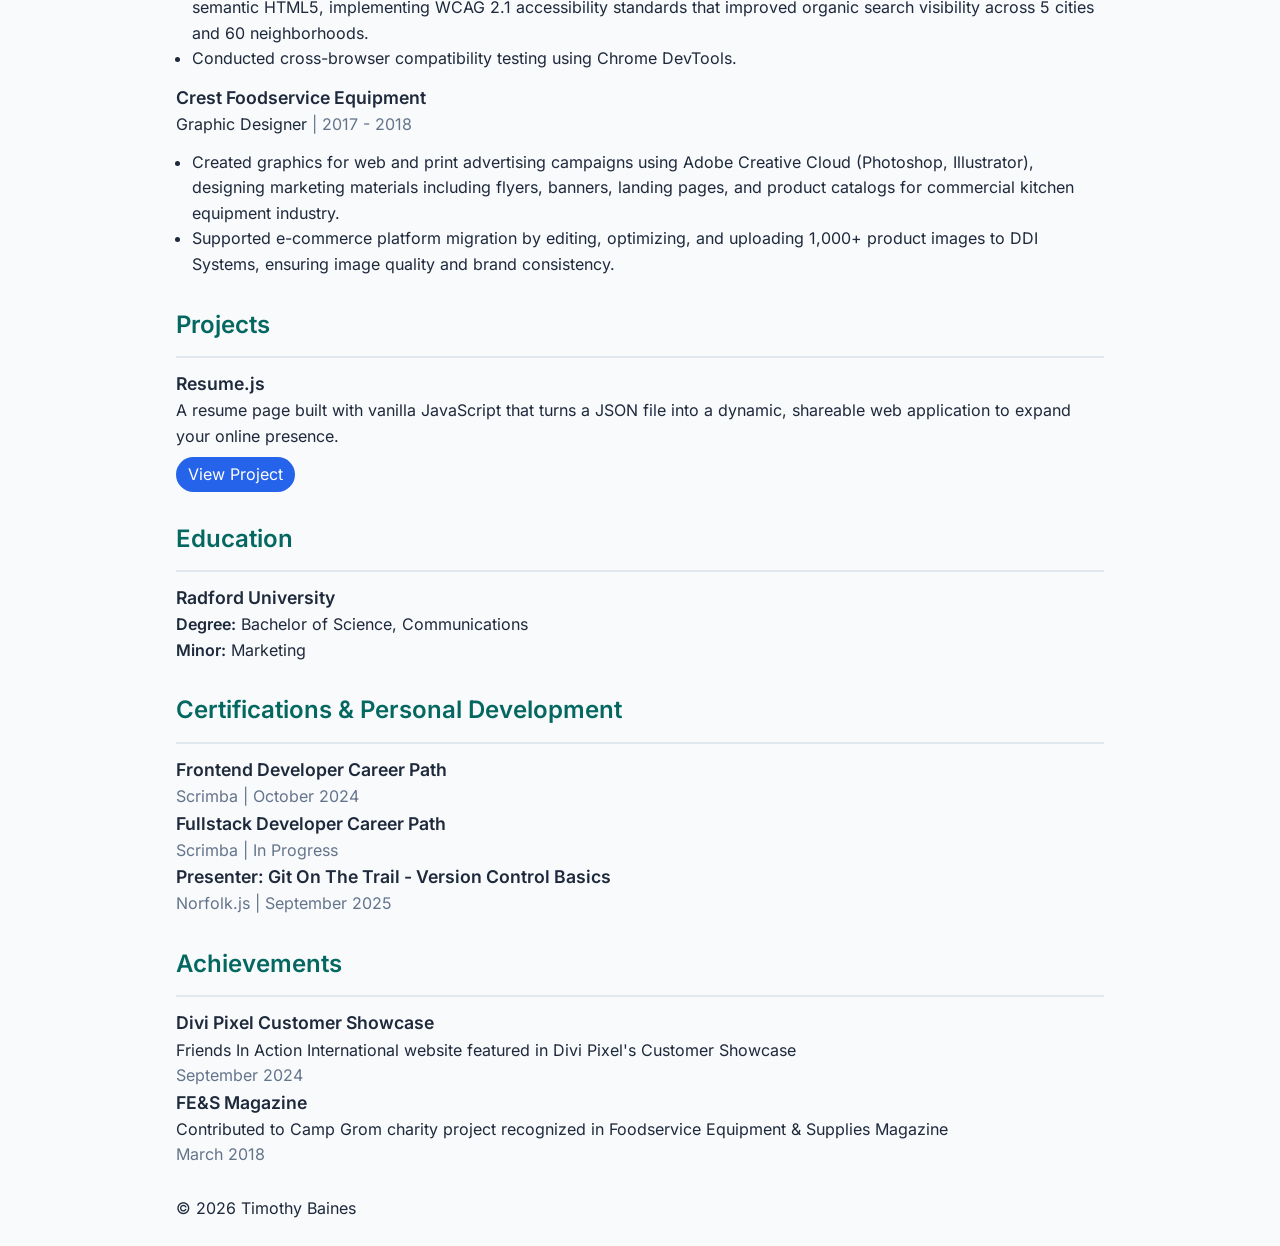
==== commit f9370e3a: "update: list formatting and certification heading" ====
--- a/index.html
+++ b/index.html
@@ -18,14 +18,14 @@
             <h1>Timothy W. Baines</h1>
             <p>Web Developer</p>
         </div>
-        <address class="contact-info">
+        <nav class="contact-info">
             <ul>
                 <li><a href="mailto:timbaines@timbaines.com" rel="noopener noreferrer">Email</a></li>
                 <li><a href="https://timbaines.dev" target="_blank" rel="noopener noreferrer">Portfolio</a></li>
                 <li><a href="https://linkedin.com/in/tim-baines-dev" target="_blank" rel="noopener noreferrer">LinkedIn</a></li>
                 <li><a href="https://github.com/Timbaines" target="_blank" rel="noopener noreferrer">GitHub</a></li>
             </ul>
-        </address>
+        </nav>
     </header>
 
     <!-- SECTION | SUMMARY -->
@@ -68,7 +68,8 @@
             <li>
                 <strong>Tools:</strong>
                 <span>Vite,</span>
-                <span>Git/GitHub,</span>
+                <span>Git,</span>
+                <span>GitHub,</span>
                 <span>Google Analytics</span>
             </li>
         </ul>
@@ -196,7 +197,7 @@
         </article>
         <!-- CERTIFICATION 3 -->
         <article class="certification">
-            <h3>Workshop Presenter: Git On The Trail - Version Control Basics</h3>
+            <h3>Presenter: Git On The Trail - Version Control Basics</h3>
             <p class="secondary-text">Norfolk.js | <time datetime="2025-09">September 2025</time></p>
         </article>
     </section>
--- a/css/style.css
+++ b/css/style.css
@@ -149,10 +149,6 @@
     margin: 0 0 0.5rem;
 }
 
-address {
-    font-style: normal;
-}
-
 .contact-info ul {
     display: flex;
     flex-direction: row;
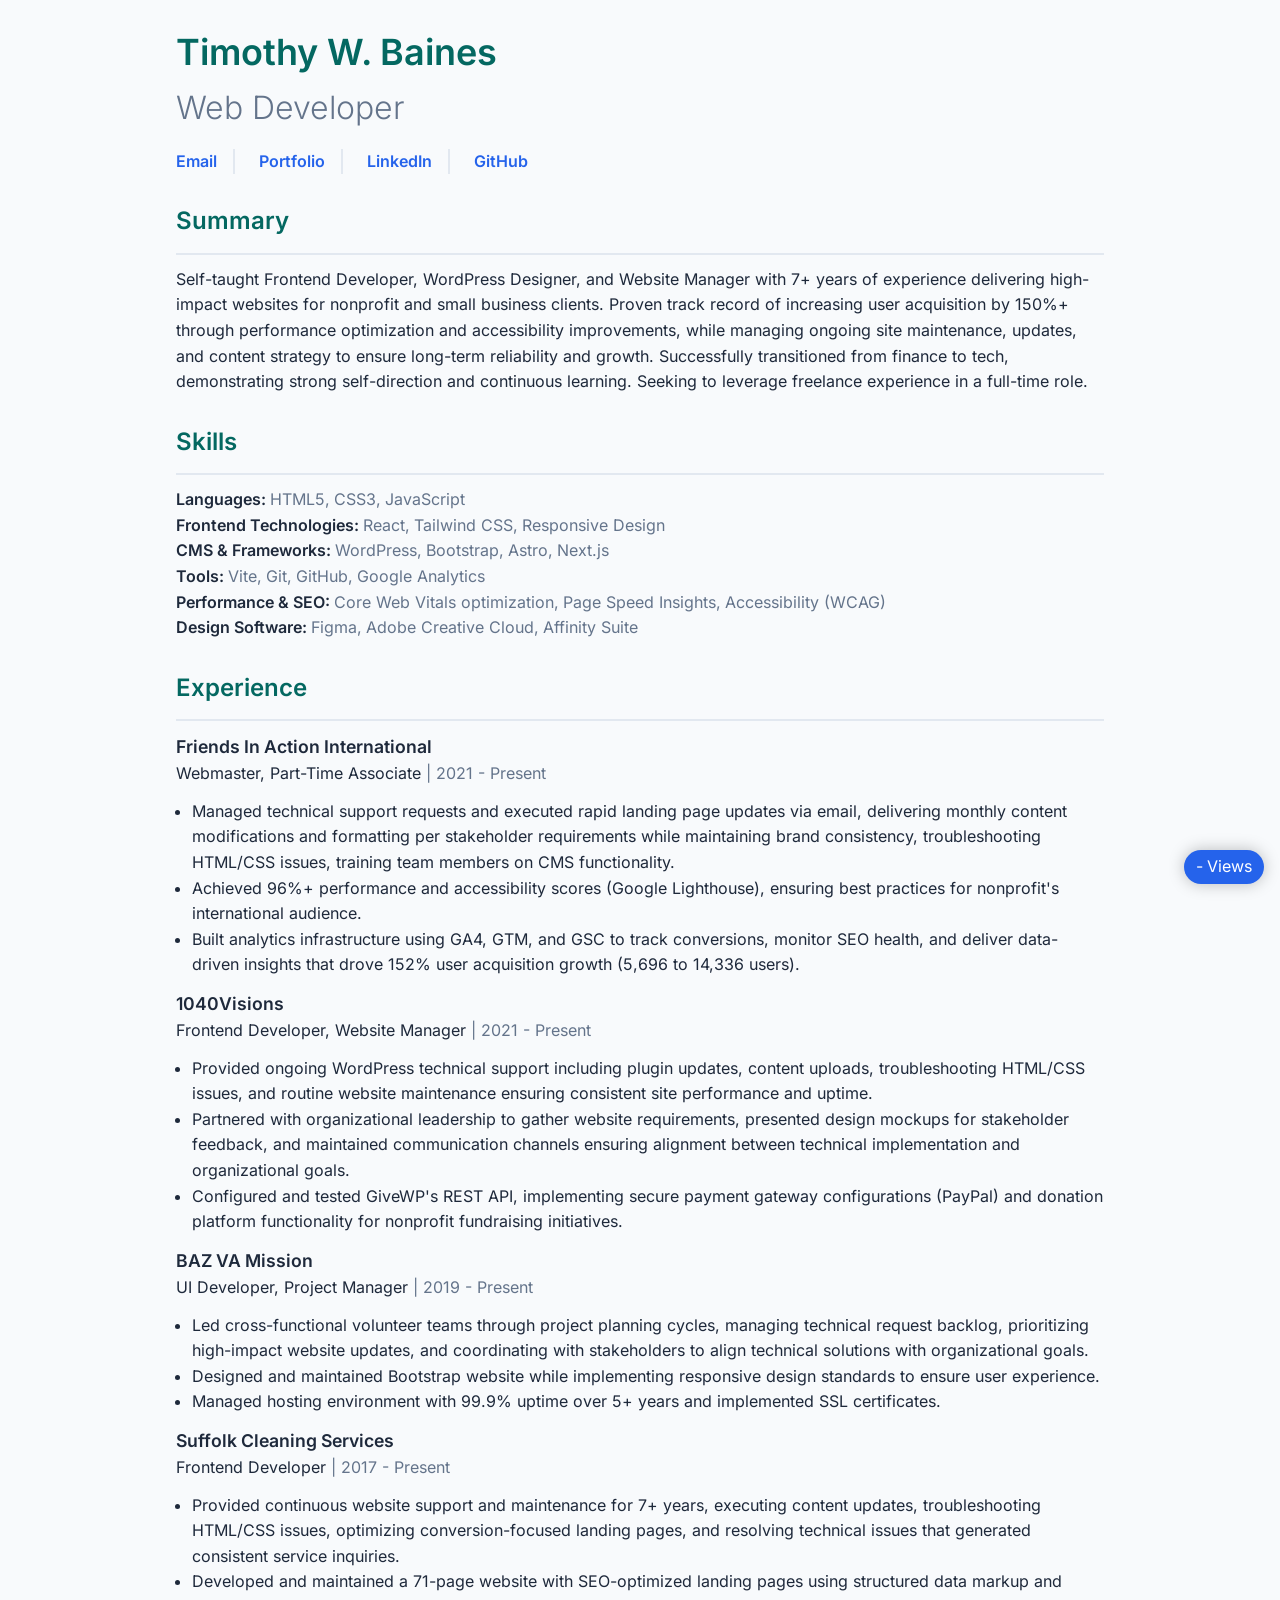
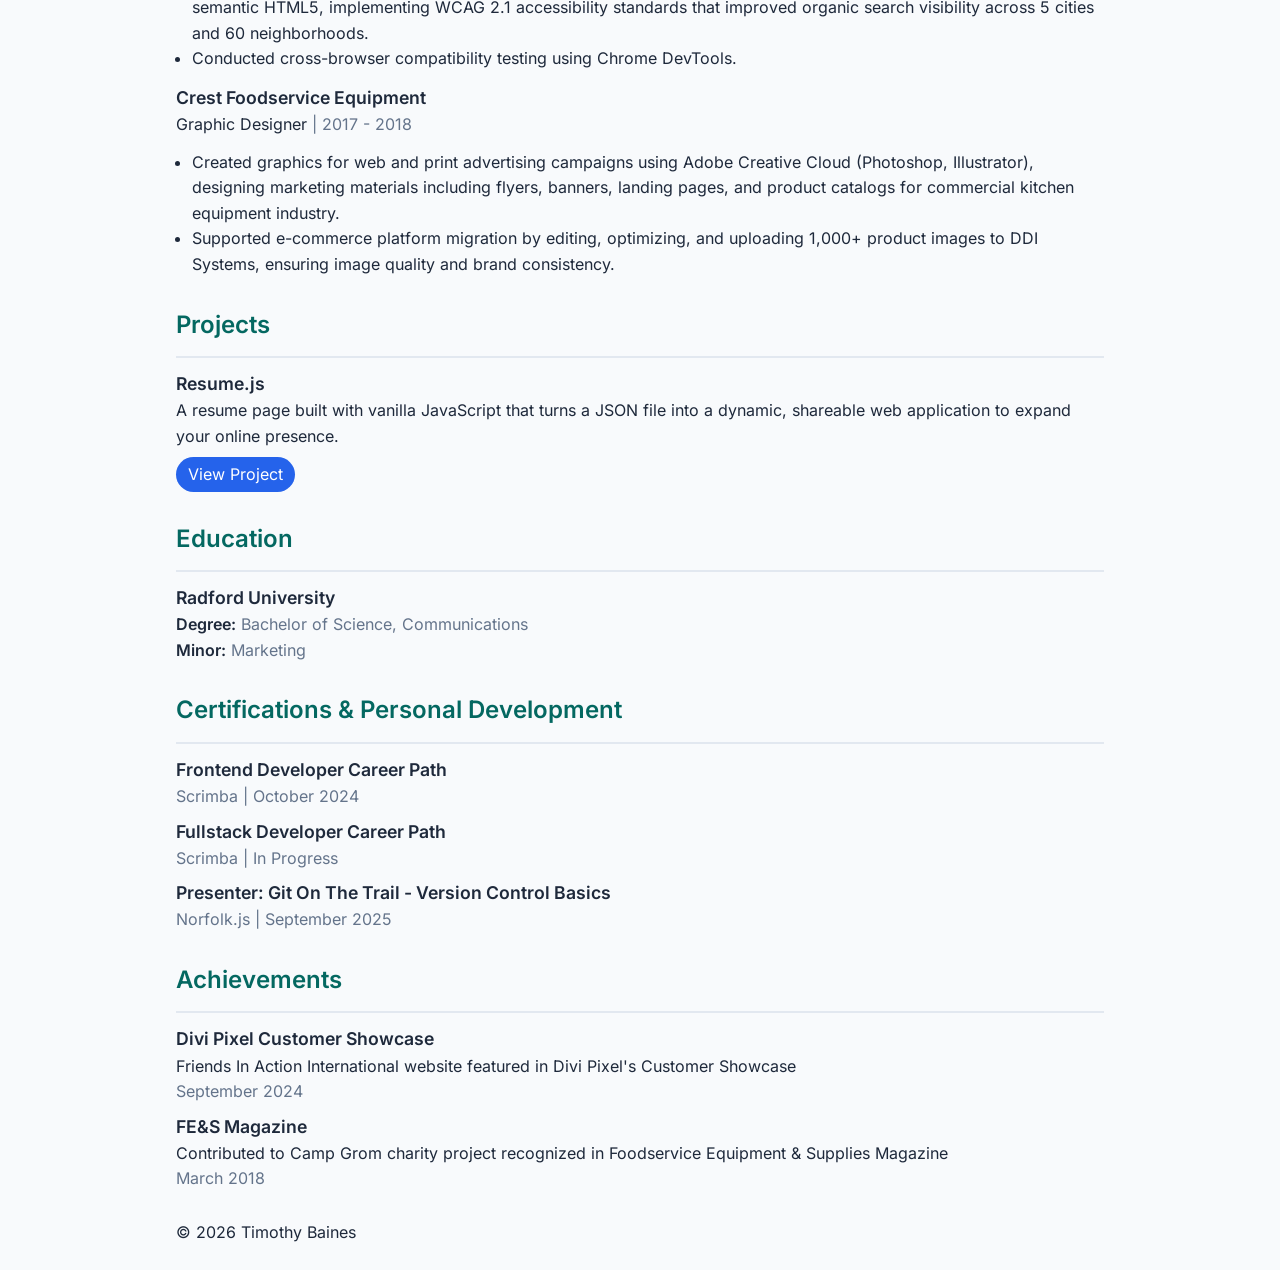
==== commit 3c69ae51: "feat: add (static) view counter to the footer to prepare styling with fixed positioning" ====
--- a/index.html
+++ b/index.html
@@ -222,7 +222,14 @@
 
     <!-- FOOTER -->
     <footer class="footer">
-        <p>&copy; 2026 Timothy Baines</p>
+        <div class="copyright">
+            <p>&copy; 2026 Timothy Baines</p>
+        </div>
+       <div class="counter-container">
+           <div class="counter">
+               <p><span>-</span>Views</p>
+           </div>
+       </div>
     </footer>
 </main>
 </body>
--- a/css/style.css
+++ b/css/style.css
@@ -34,6 +34,7 @@
     --color-accent: #2563EB;
     --color-accent-hover: #1D4ED8;
     --color-focus: #0F172A;
+    --shadow-md: 0 0 1rem 0 rgba(0, 0, 0, .25);
 }
 
 *,
@@ -61,12 +62,16 @@
     margin: 1.75rem 0;
 }
 
+article {
+    margin-top: .5rem;
+}
+
 /***** TYPOGRAPHY *****/
 h1, h2, h3, p, ul {
     line-height: 1.6;
 }
 
-h1, h2, h3 {
+h1, h2, h3, p {
     margin: 0;
 }
 
@@ -85,10 +90,6 @@
 h3 {
     font-size: 1.1rem;
     font-weight: 600;
-}
-
-p {
-    margin: 0;
 }
 
 strong {
@@ -197,9 +198,36 @@
     color: var(--color-text-secondary);
 }
 
-/***** SECTION | EXPERIENCE *****/
-.job p {
-    color: var(--color-text-primary);
+/***** SECTION | EDUCATION *****/
+.education p {
+    color: var(--color-text-secondary);
+}
+
+/***** SECTION | FOOTER *****/
+.footer {
+    display: flex;
+    align-items: center;
+    justify-content: space-between;
+    position: relative;
+}
+
+.counter-container {
+    position: fixed;
+    right: 1rem;
+    bottom: 1rem;
+    z-index: 10;
+}
+
+.counter {
+    background: var(--color-accent);
+    color: var(--color-text-link);
+    border-radius: 2rem;
+    padding: 0.25rem 0.75rem;
+    box-shadow: var(--shadow-md);
+}
+
+.counter span {
+    margin-right: .25rem;
 }
 
 /***** MEDIA QUERIES *****/
@@ -233,4 +261,8 @@
         padding: 0.4rem 0.6rem;
         font-size: 0.9rem;
     }
+
+    .counter {
+        font-size: 0.9rem;
+    }
 }
